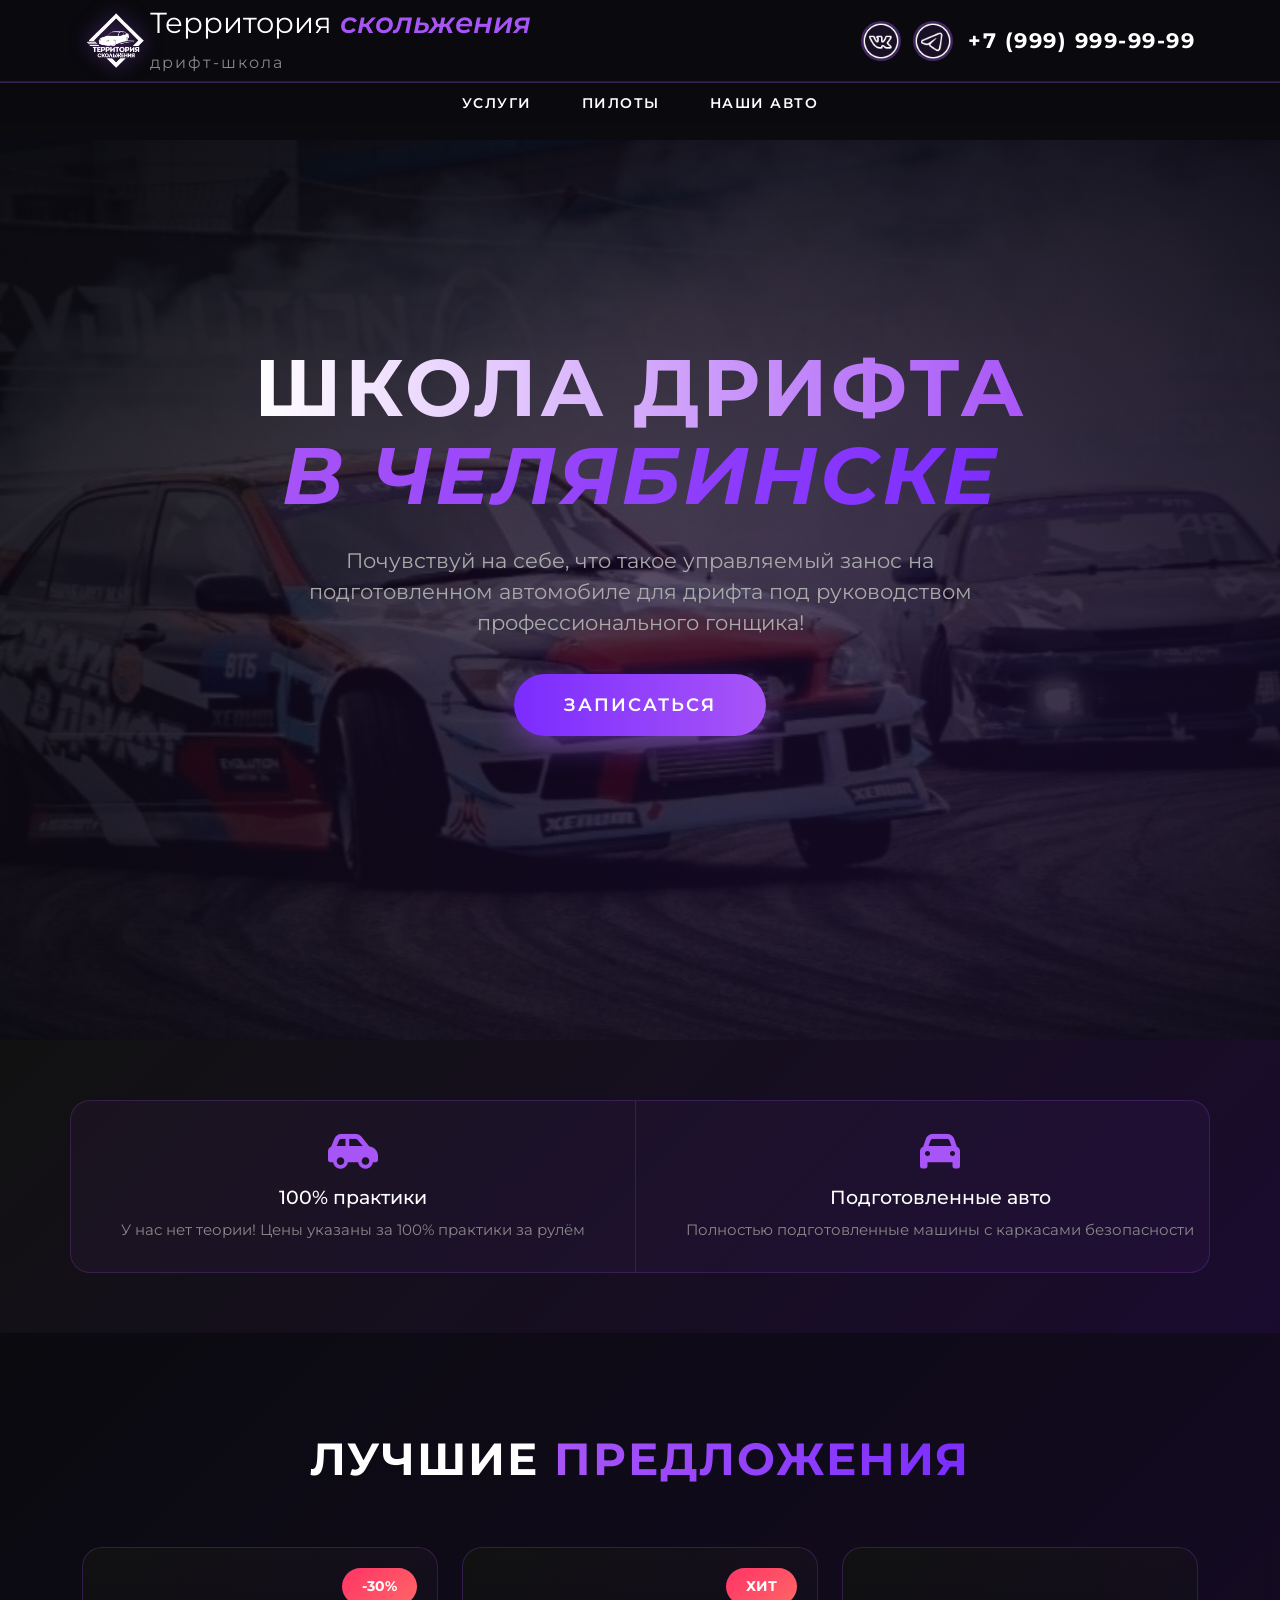
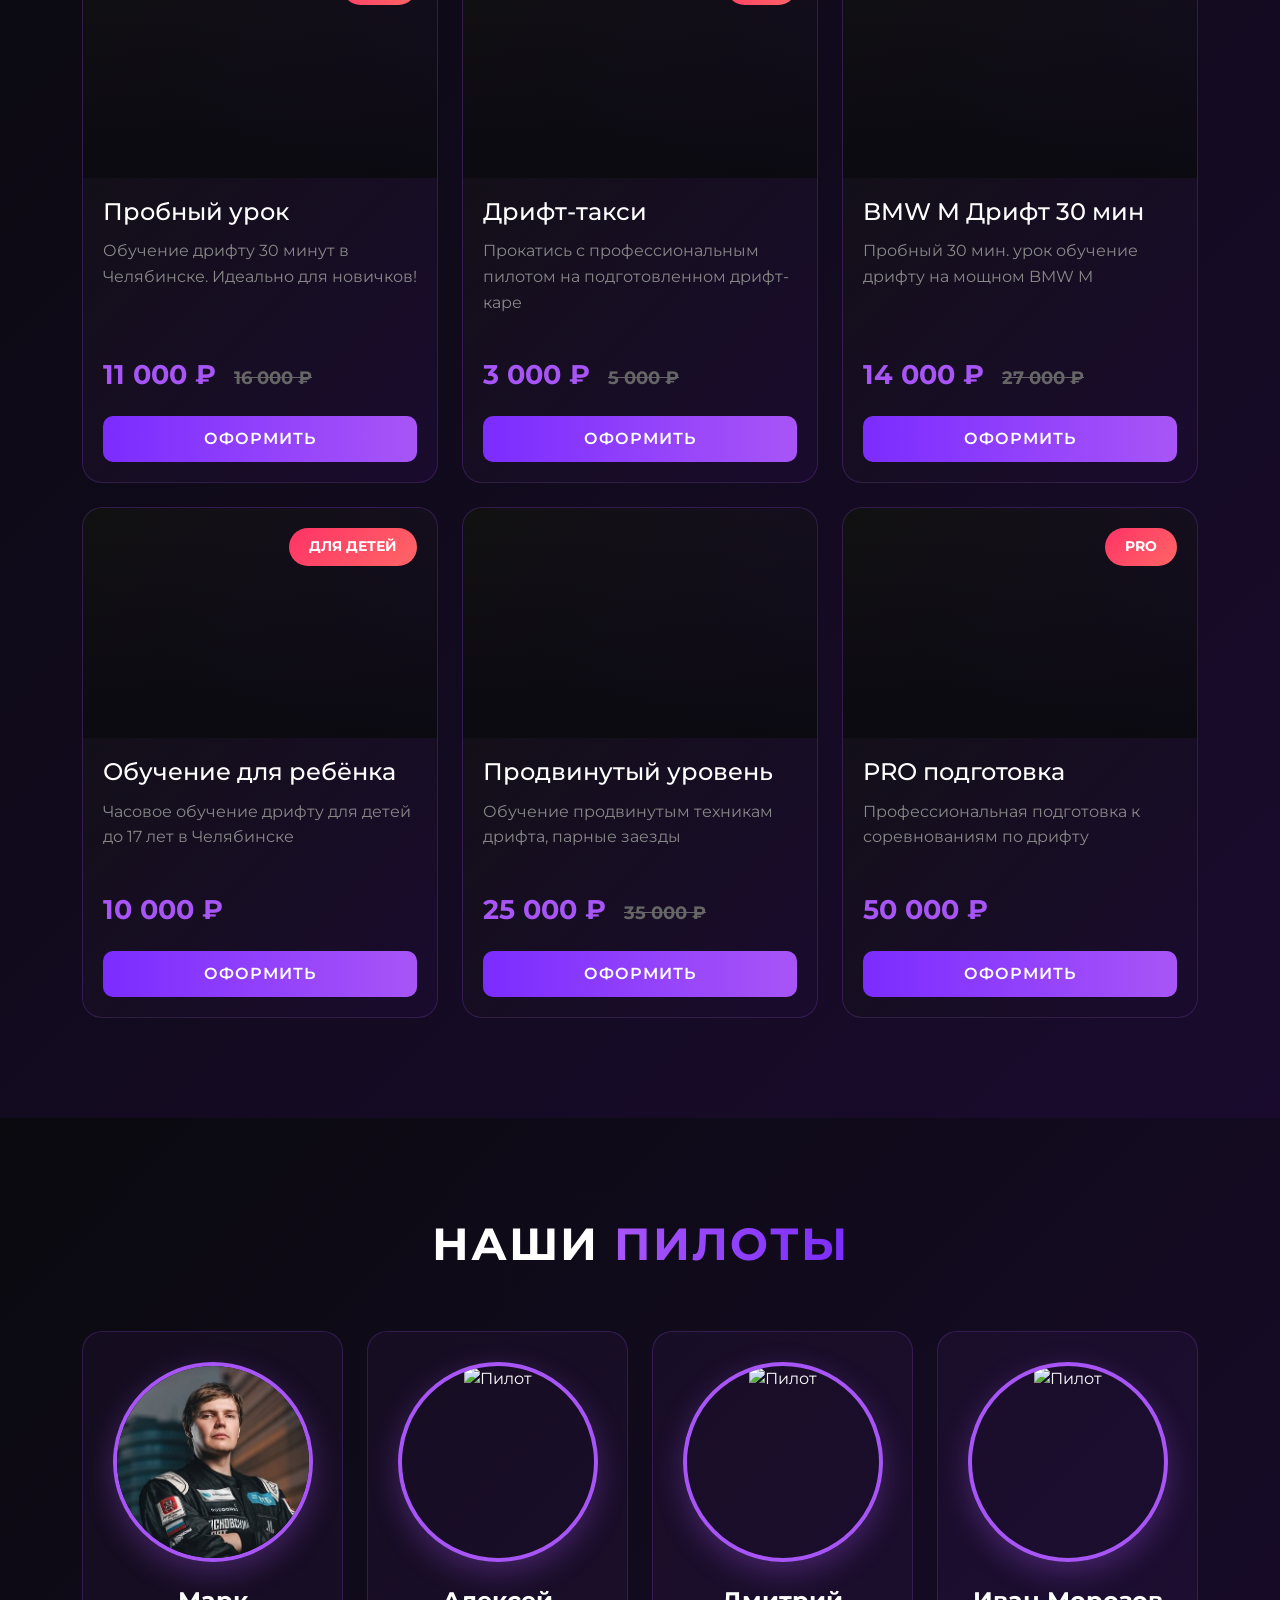
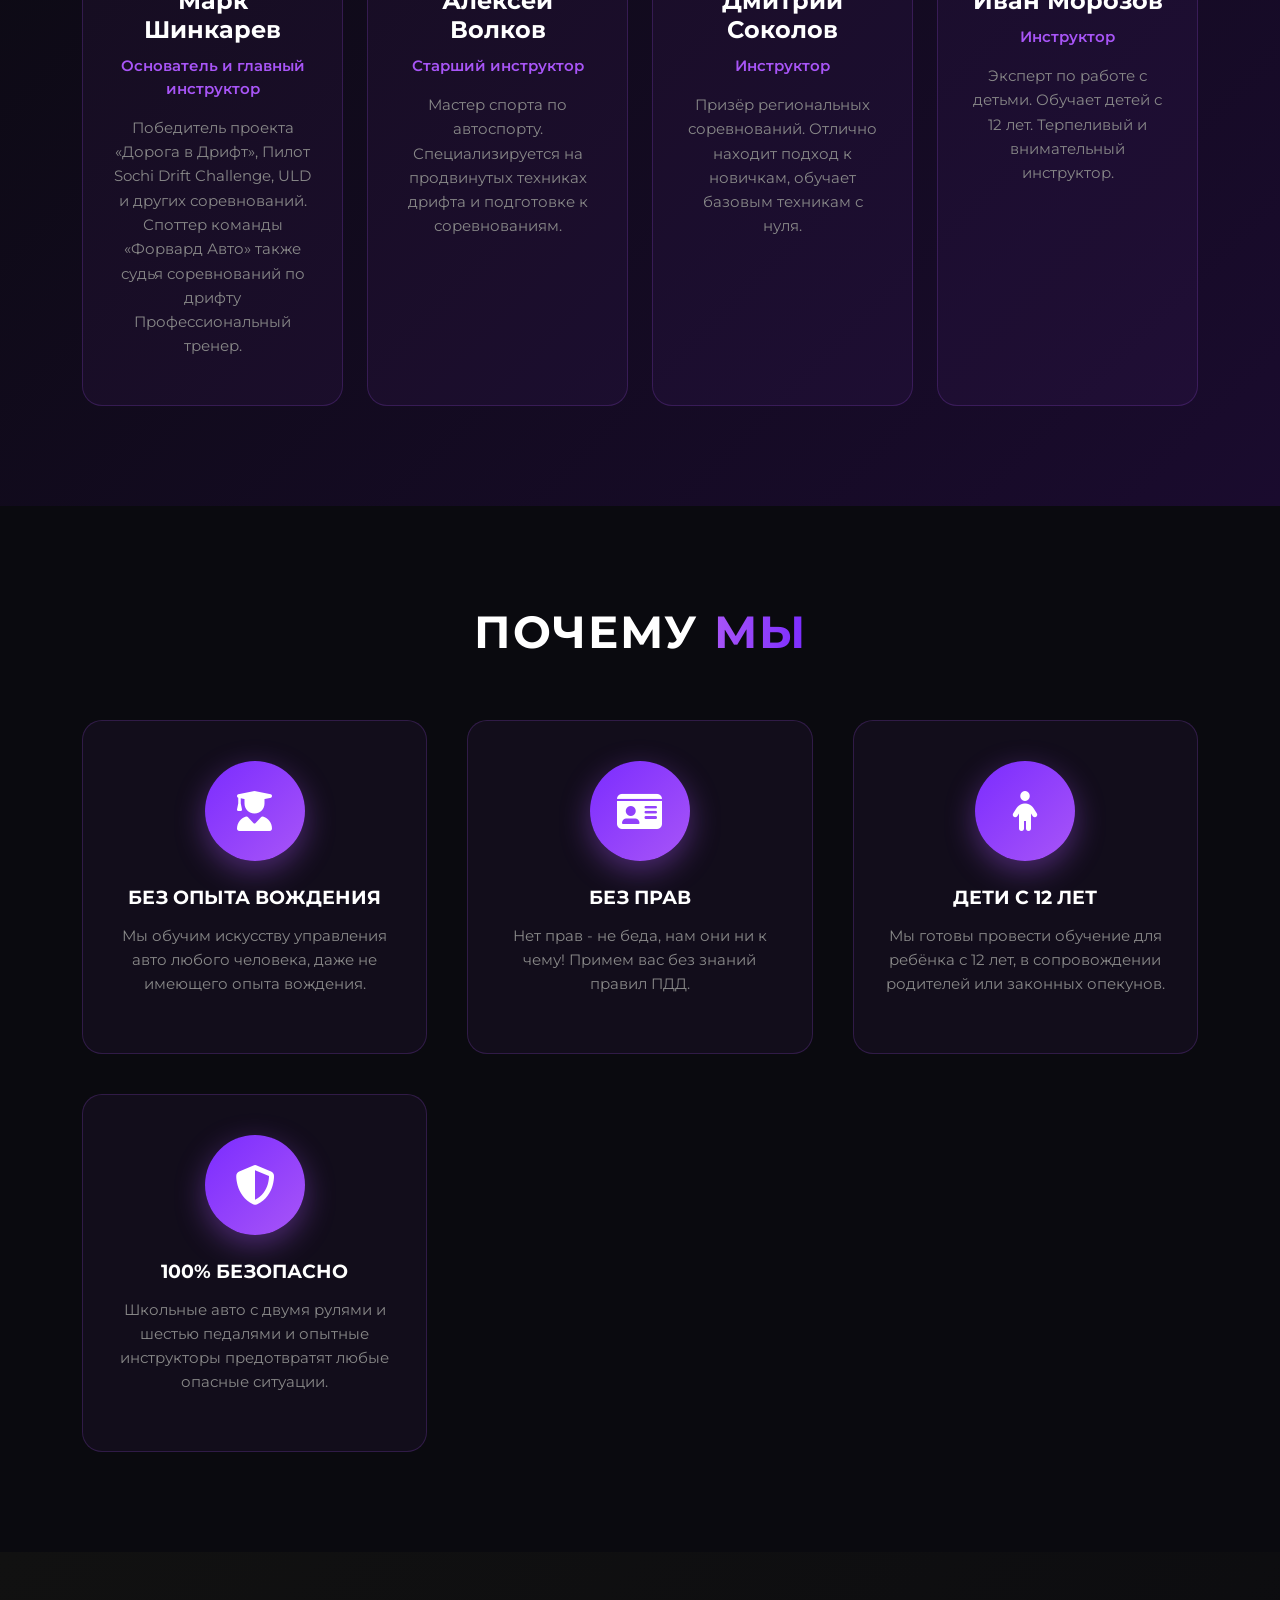
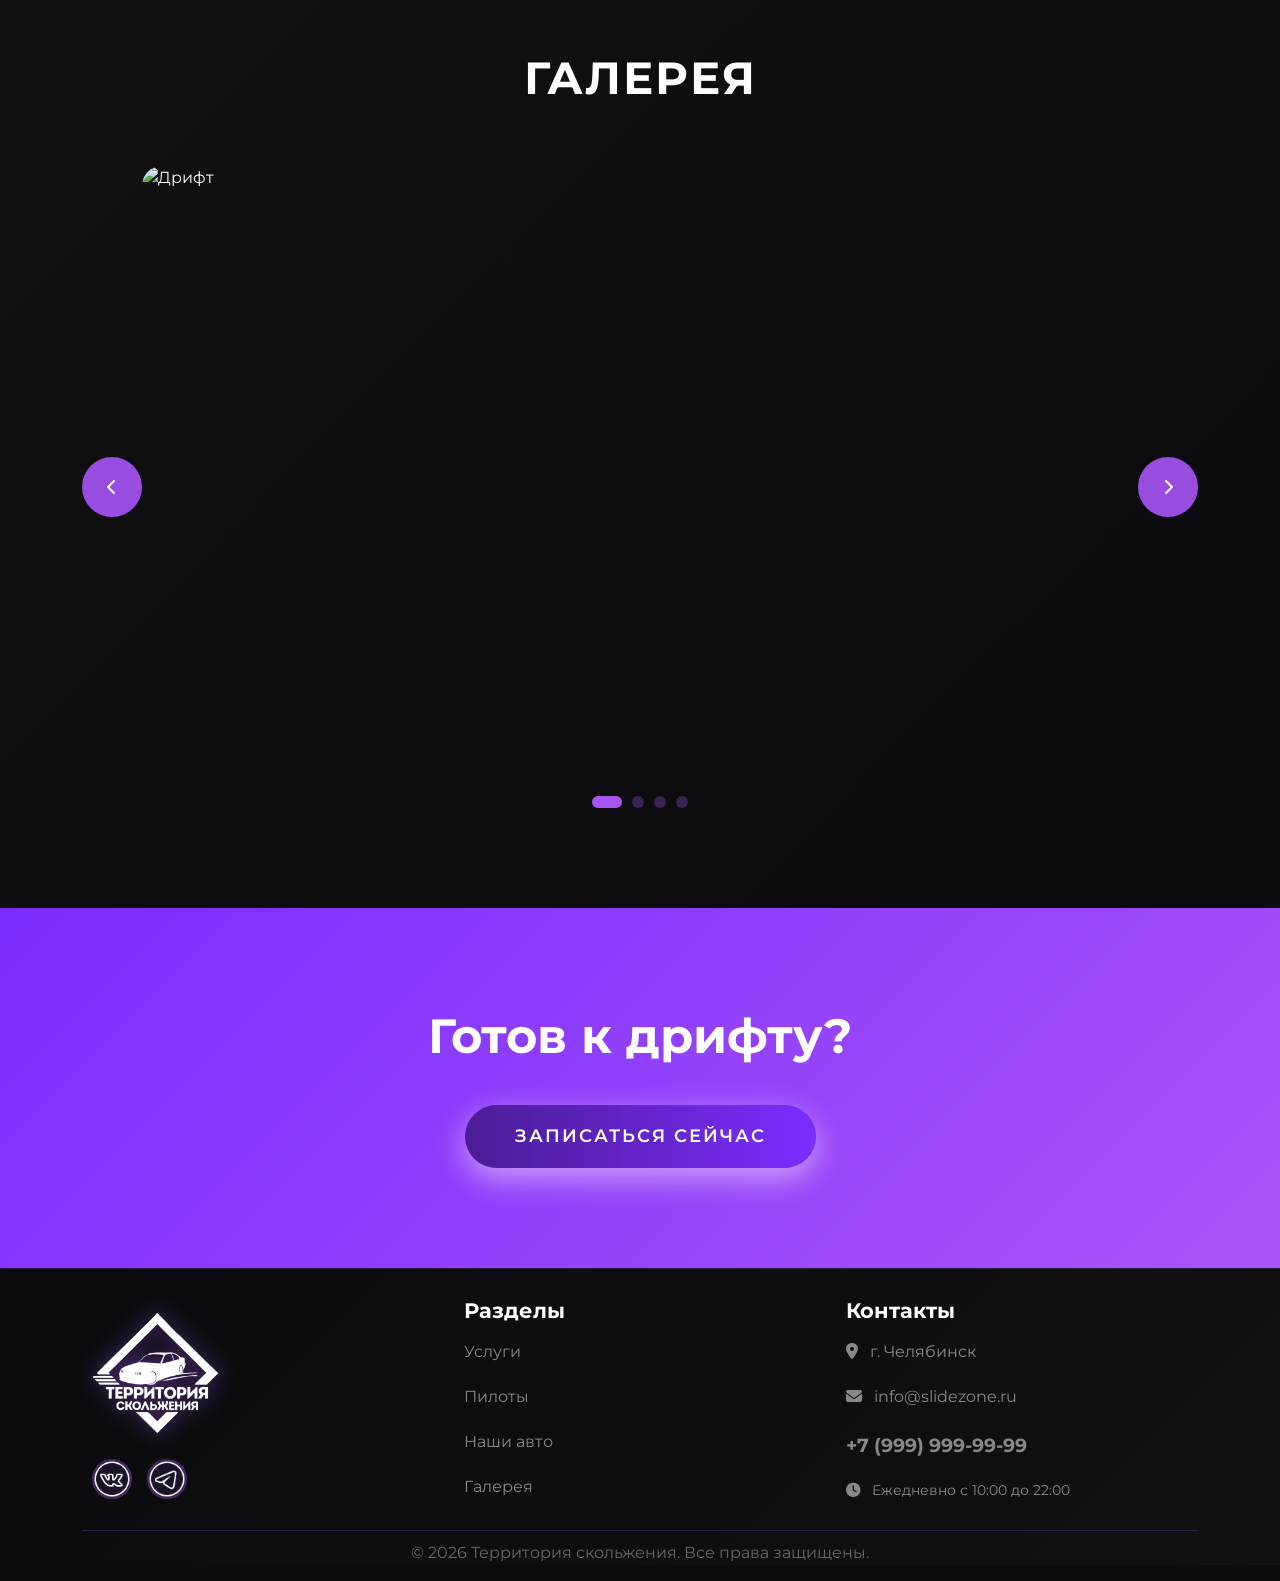
==== index.html @ a88c33cb "." ====
<!-- index.html -->
<!DOCTYPE html>
<html lang="ru">
  <head>
    <meta charset="utf-8" />
    <meta name="viewport" content="width=device-width, initial-scale=1" />
    <title>Территория скольжения — дрифт школа в Челябинске</title>
    <link
      href="https://cdn.jsdelivr.net/npm/bootstrap@5.3.3/dist/css/bootstrap.min.css"
      rel="stylesheet"
    />
    <link
      rel="stylesheet"
      href="https://cdnjs.cloudflare.com/ajax/libs/font-awesome/6.4.0/css/all.min.css"
    />
    <link
      href="https://fonts.googleapis.com/css2?family=Montserrat:ital,wght@0,400;0,600;0,700;1,600&display=swap"
      rel="stylesheet"
    />
    <link rel="stylesheet" href="style.css" />
  </head>
  <body>
    <!-- NAVBAR WRAPPER -->
    <nav class="navbar-wrapper fixed-top">
      <div class="navbar-top-section" id="navbarTop">
        <div class="container">
          <div class="navbar-top">
            <a class="navbar-brand d-flex align-items-center" href="#">
              <img src="img/image-Photoroom (1).png" alt="Logo" class="logo" />
              <div>
                Территория <span>скольжения</span> <br /><small
                  >дрифт-школа</small
                >
              </div>
            </a>

            <div class="socials">
              <a
                href="https://vk.com/slidezone74"
                target="_blank"
                class="social-link"
                aria-label="VKontakte"
              >
                <img src="img/icons8-vk-50.png" class="soc" />
              </a>
              <a
                href="https://t.me/yourpage"
                target="_blank"
                class="social-link"
                aria-label="Telegram"
              >
                <img src="img/icons8-телеграм-50.png" class="soc" />
              </a>
              <a href="tel:+79999999999" class="nav-bottom-link nav-phone"
              >+7 (999) 999-99-99</a
            >
            </div>
          </div>
        </div>
      </div>

      <div class="navbar-bottom-section" id="navbarBottom">
        <div class="container">
          <ul class="nav-bottom-list">
            <li class="nav-bottom-item">
              <a href="/services.html" class="nav-bottom-link">УСЛУГИ</a>
            </li>
            <li class="nav-bottom-item">
              <a href="#pilots" class="nav-bottom-link">ПИЛОТЫ</a>
            </li>
            <li class="nav-bottom-item">
              <a href="/cars.html" class="nav-bottom-link">НАШИ АВТО</a>
            </li>
          </ul>
        </div>
      </div>
    </nav>
    <!-- HERO SECTION -->
    <section class="hero">
      <div class="hero-content">
        <h1 class="hero-title">
          <span class="line-1">ШКОЛА ДРИФТА</span>
          <span class="line-2">В ЧЕЛЯБИНСКЕ</span>
        </h1>
        <p class="hero-subtitle">
          Почувствуй на себе, что такое управляемый занос на подготовленном
          автомобиле для дрифта под руководством профессионального гонщика!
        </p>
        <a href="#offers" class="btn-hero">Записаться</a>
      </div>
    </section>

    <!-- AUTO-SCROLL STRIP -->
    <section class="scroll-strip-section">
      <div class="scroll-strip-container">

        <div class="scroll-strip-wrapper">
          <div class="scroll-strip" id="scrollStrip">
            <div class="scroll-item">
              <i class="fas fa-car-side"></i>
              <h4>100% практики</h4>
              <p>У нас нет теории! Цены указаны за 100% практики за рулём</p>
            </div>
            <div class="scroll-item">
              <i class="fas fa-car"></i>
              <h4>Подготовленные авто</h4>
              <p>Полностью подготовленные машины с каркасами безопасности</p>
            </div>
            <div class="scroll-item">
              <i class="fas fa-shield-alt"></i>
              <h4>Без ответственности</h4>
              <p>На вас нет никакой материальной ответственности за поломку</p>
            </div>
            <div class="scroll-item">
              <i class="fas fa-user-graduate"></i>
              <h4>Без опыта</h4>
              <p>Обучим искусству управления авто любого человека</p>
            </div>
            <div class="scroll-item">
              <i class="fas fa-id-card"></i>
              <h4>Без прав</h4>
              <p>Нет прав - не беда, примем вас без знаний правил ПДД</p>
            </div>
            <div class="scroll-item">
              <i class="fas fa-child"></i>
              <h4>Дети с 12 лет</h4>
              <p>Готовы провести обучение для ребёнка с 12 лет</p>
            </div>
            <div class="scroll-item">
              <i class="fas fa-car-side"></i>
              <h4>100% практики</h4>
              <p>У нас нет теории! Цены указаны за 100% практики за рулём</p>
            </div>
            <div class="scroll-item">
              <i class="fas fa-car"></i>
              <h4>Подготовленные авто</h4>
              <p>Полностью подготовленные машины с каркасами безопасности</p>
            </div>
            <div class="scroll-item">
              <i class="fas fa-shield-alt"></i>
              <h4>Без ответственности</h4>
              <p>На вас нет никакой материальной ответственности за поломку</p>
            </div>
            <div class="scroll-item">
              <i class="fas fa-user-graduate"></i>
              <h4>Без опыта</h4>
              <p>Обучим искусству управления авто любого человека</p>
            </div>
          </div>
        </div>
      </div>
    </section>

    <!-- BEST OFFERS SECTION -->
    <section id="offers" class="section offers-section">
      <div class="container">
        <h2 class="section-title">ЛУЧШИЕ <span>ПРЕДЛОЖЕНИЯ</span></h2>

        <div class="row g-4">
          <div class="col-lg-4 col-md-6">
            <div class="offer-card">
              <div
                class="offer-image"
                style="
                  background-image: url('https://images.unsplash.com/photo-1611016736463-136487a1da2f?w=800&q=80');
                "
              >
                <span class="offer-badge">-30%</span>
              </div>
              <div class="offer-body">
                <h3 class="offer-title">Пробный урок</h3>
                <p class="offer-description">
                  Обучение дрифту 30 минут в Челябинске. Идеально для новичков!
                </p>
                <div class="offer-footer">
                  <div class="offer-price">
                  11 000 ₽
                  <span class="old-price">16 000 ₽</span>
                  </div>
                  <button class="btn-offer">Оформить</button>
                </div>
              </div>
            </div>
          </div>

          <div class="col-lg-4 col-md-6">
            <div class="offer-card">
              <div
                class="offer-image"
                style="
                  background-image: url('https://images.unsplash.com/photo-1568605117036-5fe5e7bab0b7?w=800&q=80');
                "
              >
                <span class="offer-badge">ХИТ</span>
              </div>
              <div class="offer-body">
                <h3 class="offer-title">Дрифт-такси</h3>
                <p class="offer-description">
                  Прокатись с профессиональным пилотом на подготовленном
                  дрифт-каре
                </p>
                <div class="offer-footer">
                  <div class="offer-price">
                  3 000 ₽
                  <span class="old-price">5 000 ₽</span>
                </div>
                <button class="btn-offer">Оформить</button>
                </div>
              </div>
            </div>
          </div>

          <div class="col-lg-4 col-md-6">
            <div class="offer-card">
              <div
                class="offer-image"
                style="
                  background-image: url('https://images.unsplash.com/photo-1492144534655-ae79c964c9d7?w=800&q=80');
                "
              ></div>
              <div class="offer-body">
                <h3 class="offer-title">BMW M Дрифт 30 мин</h3>
                <p class="offer-description">
                  Пробный 30 мин. урок обучение дрифту на мощном BMW M
                </p>
                <div class="offer-footer">
                  <div class="offer-price">
                  14 000 ₽
                  <span class="old-price">27 000 ₽</span>
                </div>
                <button class="btn-offer">Оформить</button>
                </div>
                
              </div>
            </div>
          </div>

          <div class="col-lg-4 col-md-6">
            <div class="offer-card">
              <div
                class="offer-image"
                style="
                  background-image: url('https://images.unsplash.com/photo-1503376780353-7e6692767b70?w=800&q=80');
                "
              >
                <span class="offer-badge">ДЛЯ ДЕТЕЙ</span>
              </div>
              <div class="offer-body">
                <h3 class="offer-title">Обучение для ребёнка</h3>
                <p class="offer-description">
                  Часовое обучение дрифту для детей до 17 лет в Челябинске
                </p>
                <div class="offer-footer">
                  <div class="offer-price">10 000 ₽</div>
                <button class="btn-offer">Оформить</button>
                </div>
                
              </div>
            </div>
          </div>

          <div class="col-lg-4 col-md-6">
            <div class="offer-card">
              <div
                class="offer-image"
                style="
                  background-image: url('https://images.unsplash.com/photo-1552519507-da3b142c6e3d?w=800&q=80');
                "
              ></div>
              <div class="offer-body">
                <h3 class="offer-title">Продвинутый уровень</h3>
                <p class="offer-description">
                  Обучение продвинутым техникам дрифта, парные заезды
                </p>
                <div class="offer-footer">
                  <div class="offer-price">
                  25 000 ₽
                  <span class="old-price">35 000 ₽</span>
                </div>
                <button class="btn-offer">Оформить</button>
                </div>
                
              </div>
            </div>
          </div>

          <div class="col-lg-4 col-md-6">
            <div class="offer-card">
              <div
                class="offer-image"
                style="
                  background-image: url('https://images.unsplash.com/photo-1618843479313-40f8afb4aa48?w=800&q=80');
                "
              >
                <span class="offer-badge">PRO</span>
              </div>
              <div class="offer-body">
                <h3 class="offer-title">PRO подготовка</h3>
                <p class="offer-description">
                  Профессиональная подготовка к соревнованиям по дрифту
                </p>
                <div class="offer-footer">
                  <div class="offer-price">50 000 ₽</div>
                <button class="btn-offer">Оформить</button>
                </div>
                
              </div>
            </div>
          </div>
        </div>
      </div>
    </section>

    <!-- PILOTS SECTION -->
    <section id="pilots" class="section pilots-section">
      <div class="container">
        <h2 class="section-title">НАШИ <span>ПИЛОТЫ</span></h2>

        <div class="row g-4">
          <div class="col-lg-3 col-md-6">
            <div class="pilot-card">
              <div class="pilot-photo">
                <img
                  src="/img/pilot1.jpg"
                  alt="Пилот"
                />
              </div>
              <h3 class="pilot-name">Марк Шинкарев</h3>
              <p class="pilot-role">Основатель и главный инструктор</p>
              <p class="pilot-bio">
                Победитель проекта «Дорога в Дрифт»,
                Пилот Sochi Drift Challenge, ULD и других соревнований.
                Споттер команды «Форвард Авто» также судья соревнований по дрифту
                Профессиональный тренер.
              </p>
            </div>
          </div>

          <div class="col-lg-3 col-md-6">
            <div class="pilot-card">
              <div class="pilot-photo">
                <img
                  src="https://images.unsplash.com/photo-1500648767791-00dcc994a43e?w=400&q=80"
                  alt="Пилот"
                />
              </div>
              <h3 class="pilot-name">Алексей Волков</h3>
              <p class="pilot-role">Старший инструктор</p>
              <p class="pilot-bio">
                Мастер спорта по автоспорту. Специализируется на продвинутых
                техниках дрифта и подготовке к соревнованиям.
              </p>
            </div>
          </div>

          <div class="col-lg-3 col-md-6">
            <div class="pilot-card">
              <div class="pilot-photo">
                <img
                  src="https://images.unsplash.com/photo-1472099645785-5658abf4ff4e?w=400&q=80"
                  alt="Пилот"
                />
              </div>
              <h3 class="pilot-name">Дмитрий Соколов</h3>
              <p class="pilot-role">Инструктор</p>
              <p class="pilot-bio">
                Призёр региональных соревнований. Отлично находит подход к
                новичкам, обучает базовым техникам с нуля.
              </p>
            </div>
          </div>

          <div class="col-lg-3 col-md-6">
            <div class="pilot-card">
              <div class="pilot-photo">
                <img
                  src="https://images.unsplash.com/photo-1519085360753-af0119f7cbe7?w=400&q=80"
                  alt="Пилот"
                />
              </div>
              <h3 class="pilot-name">Иван Морозов</h3>
              <p class="pilot-role">Инструктор</p>
              <p class="pilot-bio">
                Эксперт по работе с детьми. Обучает детей с 12 лет. Терпеливый и
                внимательный инструктор.
              </p>
            </div>
          </div>
        </div>
      </div>
    </section>

    <!-- FEATURES SECTION -->
    <section class="section features-section">
      <div class="container">
        <h2 class="section-title">ПОЧЕМУ <span>МЫ</span></h2>

        <div class="features-grid">
          <div class="feature-item">
            <div class="feature-icon">
              <i class="fas fa-user-graduate"></i>
            </div>
            <h3 class="feature-title">БЕЗ ОПЫТА ВОЖДЕНИЯ</h3>
            <p class="feature-text">
              Мы обучим искусству управления авто любого человека, даже не
              имеющего опыта вождения.
            </p>
          </div>

          <div class="feature-item">
            <div class="feature-icon">
              <i class="fas fa-id-card"></i>
            </div>
            <h3 class="feature-title">БЕЗ ПРАВ</h3>
            <p class="feature-text">
              Нет прав - не беда, нам они ни к чему! Примем вас без знаний
              правил ПДД.
            </p>
          </div>

          <div class="feature-item">
            <div class="feature-icon">
              <i class="fas fa-child"></i>
            </div>
            <h3 class="feature-title">ДЕТИ С 12 ЛЕТ</h3>
            <p class="feature-text">
              Мы готовы провести обучение для ребёнка с 12 лет, в сопровождении
              родителей или законных опекунов.
            </p>
          </div>

          <div class="feature-item">
            <div class="feature-icon">
              <i class="fas fa-shield-alt"></i>
            </div>
            <h3 class="feature-title">100% БЕЗОПАСНО</h3>
            <p class="feature-text">
              Школьные авто с двумя рулями и шестью педалями и опытные
              инструкторы предотвратят любые опасные ситуации.
            </p>
          </div>
        </div>
      </div>
    </section>

    <!-- GALLERY SECTION -->
    <section id="gallery" class="section gallery-section">
      <div class="container">
        <h2 class="section-title">ГАЛЕРЕЯ</h2>

        <div class="gallery-container">
          <button class="gallery-nav prev" onclick="changeGallery(-1)">
            <i class="fas fa-chevron-left"></i>
          </button>

          <div class="gallery-slider">
            <div class="gallery-track" id="galleryTrack">
              <div class="gallery-item">
                <img
                  src="https://images.unsplash.com/photo-1611016736463-136487a1da2f?w=1400&q=80"
                  alt="Дрифт"
                />
              </div>
              <div class="gallery-item">
                <img
                  src="https://images.unsplash.com/photo-1568605117036-5fe5e7bab0b7?w=1400&q=80"
                  alt="Дрифт"
                />
              </div>
              <div class="gallery-item">
                <img
                  src="https://images.unsplash.com/photo-1492144534655-ae79c964c9d7?w=1400&q=80"
                  alt="Дрифт"
                />
              </div>
              <div class="gallery-item">
                <img
                  src="https://images.unsplash.com/photo-1503376780353-7e6692767b70?w=1400&q=80"
                  alt="Дрифт"
                />
              </div>
            </div>
          </div>

          <button class="gallery-nav next" onclick="changeGallery(1)">
            <i class="fas fa-chevron-right"></i>
          </button>

          <div class="gallery-dots">
            <span class="gallery-dot active" onclick="goToGallery(0)"></span>
            <span class="gallery-dot" onclick="goToGallery(1)"></span>
            <span class="gallery-dot" onclick="goToGallery(2)"></span>
            <span class="gallery-dot" onclick="goToGallery(3)"></span>
          </div>
        </div>
      </div>
    </section>

    <!-- CTA SECTION -->
    <section class="cta">
      <div class="container">
        <h2>Готов к дрифту?</h2>
        <a href="#offers" class="btn-cta">Записаться сейчас</a>
      </div>
    </section>

    <!-- FOOTER -->
    <footer>
      <div class="container">
        <div class="footer-content">
          <div class="footer-section">
            <img
              src="img/image-Photoroom (1).png"
              alt="Логотип"
              class="footer-logo"
            />
            <div class="footer-socials">
              <a
                href="https://vk.com/slidezone74"
                target="_blank"
                class="social-link"
                aria-label="VKontakte"
              >
                <img src="img/icons8-vk-50.png" class="soc" />
              </a>
              <a
                href="https://t.me/yourpage"
                target="_blank"
                class="social-link"
                aria-label="Telegram"
              >
                <img src="img/icons8-телеграм-50.png" class="soc" />
              </a>
            </div>
          </div>

          <div class="footer-section">
            <h4>Разделы</h4>
            <p><a href="/services.html">Услуги</a></p>
            <p><a href="/index.html#pilots">Пилоты</a></p>
            <p><a href="/cars.html">Наши авто</a></p>
            <p><a href="#gallery">Галерея</a></p>
          </div>

          <div class="footer-section">
            <h4>Контакты</h4>
            <p><i class="fas fa-map-marker-alt me-2"></i> г. Челябинск</p>
            <p><i class="fas fa-envelope me-2"></i> info@slidezone.ru</p>
            <a href="tel:+79999999999" class="footer-phone"
              >+7 (999) 999-99-99</a
            >
            <p style="margin-top: 15px; font-size: 0.9rem">
              <i class="fas fa-clock me-2"></i> Ежедневно с 10:00 до 22:00
            </p>
          </div>
        </div>

        <div class="footer-bottom">
          <p>&copy; 2026 Территория скольжения. Все права защищены.</p>
        </div>
      </div>
    </footer>

    <script src="https://cdn.jsdelivr.net/npm/bootstrap@5.3.3/dist/js/bootstrap.bundle.min.js"></script>
    <script>
      // Hide/show top navbar on scroll
      let lastScroll = 0;
      const navbarTop = document.getElementById("navbarTop");

      window.addEventListener("scroll", () => {
        const currentScroll = window.scrollY;

        if (currentScroll <= 0) {
          navbarTop.classList.remove("hidden");
          return;
        }

        if (currentScroll > lastScroll && currentScroll > 100) {
          navbarTop.classList.add("hidden");
        } else {
          navbarTop.classList.remove("hidden");
        }

        lastScroll = currentScroll;
      });

      let scrollPosition = 0;
      const scrollStrip = document.getElementById("scrollStrip");
      const scrollAmount = 400;

      function scrollStripControl(direction) {
        if (direction === "prev") {
          scrollPosition = Math.max(0, scrollPosition - scrollAmount);
        } else {
          const maxScroll =
            scrollStrip.scrollWidth - scrollStrip.parentElement.clientWidth;
          scrollPosition = Math.min(maxScroll, scrollPosition + scrollAmount);
        }
        scrollStrip.style.transform = `translateX(-${scrollPosition}px)`;
      }

      let currentGalleryIndex = 0;
      const galleryTrack = document.getElementById("galleryTrack");
      const totalGalleryItems = 4;

      function changeGallery(direction) {
        currentGalleryIndex =
          (currentGalleryIndex + direction + totalGalleryItems) %
          totalGalleryItems;
        updateGallery();
      }

      function goToGallery(index) {
        currentGalleryIndex = index;
        updateGallery();
      }

      function updateGallery() {
        galleryTrack.style.transform = `translateX(-${
          currentGalleryIndex * 100
        }%)`;
        document.querySelectorAll(".gallery-dot").forEach((dot, index) => {
          dot.classList.toggle("active", index === currentGalleryIndex);
        });
      }

      setInterval(() => {
        changeGallery(1);
      }, 5000);

      document.querySelectorAll('a[href^="#"]').forEach((anchor) => {
        anchor.addEventListener("click", function (e) {
          e.preventDefault();
          const target = document.querySelector(this.getAttribute("href"));
          if (target) {
            target.scrollIntoView({
              behavior: "smooth",
              block: "start",
            });
          }
        });
      });
    </script>
  </body>
</html>
---- style.css ----
* {
  margin: 0;
  padding: 0;
  box-sizing: border-box;
}

html {
  scroll-behavior: smooth;
}

body {
  font-family: 'Montserrat', sans-serif;
  background: #0a0a0f;
  color: #fff;
  overflow-x: hidden;
  padding-top: 140px;
}

:root {
  --primary-purple: #a855f7;
  --secondary-purple: #7b2cff;
  --dark-purple: #4c1d95;
  --accent-red: #ff3366;
}

/* --- NAVBAR WRAPPER --- */
.navbar-wrapper {
  z-index: 1000;
}

/* --- TOP NAVBAR --- */
.navbar-top-section {
  background: rgba(10, 10, 15, 0.95);
  backdrop-filter: blur(10px);
  padding: 6px 0;
  border-bottom: 1px solid rgba(168, 85, 247, 0.2);
  transition: all 0.7s ease; 
  overflow: hidden;
  max-height: 100px; 
  opacity: 1;
}
.navbar-top-section.hidden {
  max-height: 0;
  opacity: 0;
  padding: 0 !important;
  border: none;
}

.navbar-top {
  display: flex;
  justify-content: space-between;
  align-items: center;
}

.logo {
  height: 68px;
  filter: drop-shadow(0 0 10px rgba(168, 85, 247, 0.5));
}

.navbar-brand {
  font-family: 'Montserrat', sans-serif;
  font-size: 1.8rem;
  line-height: 1.2;
  color: #fff !important;
  text-decoration: none;
}

.navbar-brand:hover { opacity: 0.9; }
.navbar-brand span { font-style: italic; font-weight: 600; color: var(--primary-purple); }
.navbar-brand small { font-size: 1rem; letter-spacing: 2px; color: #888; }

/* --- BOTTOM NAVBAR --- */
.navbar-bottom-section {
  background: rgba(10, 10, 15, 0.98);
  backdrop-filter: blur(10px);
  border-top: 1px solid rgba(168, 85, 247, 0.3);
  padding: 5px 0;
  transition: all 0.4s ease;
}

/* Когда верхний скрыт, нижний становится более выразительным */
.navbar-top-section.hidden + .navbar-bottom-section {
  padding: 10px 0;
  box-shadow: 0 2px 20px rgba(0, 0, 0, 0.5);
}

.nav-bottom-list {
  display: flex;
  gap: 50px;
  list-style: none;
  margin: 0;
  padding: 0;
  justify-content: center;
}

.nav-bottom-link {
  color: #fff;
  text-decoration: none;
  font-size: 0.9rem;
  font-weight: 600;
  letter-spacing: 1.5px;
  padding: 5px 0;
  display: inline-block;
  transition: all 0.3s ease;
  position: relative;
}

.nav-bottom-link::after {
  content: '';
  position: absolute;
  bottom: 0;
  left: 0;
  width: 0;
  height: 2px;
  background: linear-gradient(90deg, var(--primary-purple), var(--secondary-purple));
  transition: width 0.3s ease;
}

.nav-bottom-link:hover { color: var(--primary-purple); transform: translateY(-2px); }
.nav-bottom-link:hover::after { width: 100%; }
.nav-bottom-link:focus { outline: none; color: var(--secondary-purple); }

/* --- SOCIALS --- */
.socials { display: flex; gap: 12px; }
.social-link {
  display: inline-flex;
  align-items: center;
  justify-content: center;
  margin-top: 10px;
  width: 40px;
  height: 40px;
  border-radius: 50%;
  background: rgba(168, 85, 247, 0.1);
  border: 2px solid rgba(168, 85, 247, 0.3);
  transition: all 0.3s ease;
}

.soc {
  height: 38px;
  width: auto;
  filter: brightness(0) invert(1);
  transition: all 0.3s ease;
}

.social-link:hover {
  background: rgba(168, 85, 247, 0.3);
  border-color: var(--primary-purple);
  transform: translateY(-3px) scale(1.1);
  box-shadow: 0 5px 20px rgba(168, 85, 247, 0.4);
}

.nav-phone { 
  font-size: 1.3rem; 
  font-weight: 700; 
  color: #fff; 
  text-decoration: none; 
  display: block; 
  margin: 9px 3px;
}

.nav-phone:hover { 
  transform: scale(1.05); 
}

/* --- HERO --- */
.hero {
  min-height: 100vh;
  display: flex;
  align-items: center;
  justify-content: center;
  position: relative;
  background: linear-gradient(135deg, #0a0a0f 0%, #1a0b2e 50%, #2b1055 100%);
  overflow: hidden;
}

.hero::before {
  content: '';
  position: absolute;
  top: 0; left: 0; right: 0; bottom: 0;
  background: url('/img/baner.jpg') center/cover;
  opacity: 0.3;
  z-index: 0;
}

.hero::after {
  content: '';
  position: absolute;
  top: 0; left: 0; right: 0; bottom: 0;
  background: radial-gradient(ellipse at center, transparent 0%, rgba(10, 10, 15, 0.8) 100%);
  z-index: 1;
}

.hero-content { position: relative; z-index: 2; text-align: center; padding: 40px 20px; }

.hero-title {
  font-size: 5rem;
  font-weight: 700;
  line-height: 1.1;
  margin-bottom: 25px;
  text-transform: uppercase;
  letter-spacing: 3px;
  animation: fadeInUp 1s ease;
}

.hero-title .line-1 {
  display: block;
  background: linear-gradient(90deg, #fff, var(--primary-purple));
  -webkit-background-clip: text;
  -webkit-text-fill-color: transparent;
}

.hero-title .line-2 {
  display: block;
  background: linear-gradient(90deg, var(--primary-purple), var(--secondary-purple));
  -webkit-background-clip: text;
  -webkit-text-fill-color: transparent;
  font-style: italic;
}

.hero-subtitle {
  font-size: 1.3rem;
  color: #aaa;
  margin-bottom: 35px;
  max-width: 700px;
  margin-left: auto;
  margin-right: auto;
  animation: fadeInUp 1s ease 0.2s backwards;
}

.btn-hero {
  background: linear-gradient(90deg, var(--secondary-purple), var(--primary-purple));
  border: none;
  padding: 18px 50px;
  font-size: 1.1rem;
  font-weight: 600;
  letter-spacing: 2px;
  text-transform: uppercase;
  color: #fff;
  border-radius: 50px;
  transition: all 0.3s ease;
  box-shadow: 0 10px 30px rgba(168, 85, 247, 0.4);
  animation: fadeInUp 1s ease 0.4s backwards;
  text-decoration: none;
  display: inline-block;
  margin-bottom: 100px;
}

.btn-hero:hover { transform: translateY(-5px) scale(1.05); box-shadow: 0 15px 40px rgba(168, 85, 247, 0.6); }

@keyframes fadeInUp {
  from { opacity: 0; transform: translateY(30px); }
  to { opacity: 1; transform: translateY(0); }
}

/* --- SECTIONS --- */
.section { padding: 100px 0; position: relative; }
.section-title {
  font-size: 2.8rem;
  font-weight: 700;
  text-align: center;
  margin-bottom: 60px;
  text-transform: uppercase;
  letter-spacing: 2px;
}
.title2 {
  margin-top: -50px;
}
.section-title span {
  background: linear-gradient(90deg, var(--primary-purple), var(--secondary-purple));
  -webkit-background-clip: text;
  -webkit-text-fill-color: transparent;
}

/* --- SCROLL STRIP --- */
.scroll-strip-section { background: linear-gradient(135deg, #111 0%, #1a0b2e 100%); padding: 60px 0; overflow: hidden; }
.scroll-strip-container { max-width: 1200px; margin: 0 auto; position: relative; padding: 0 30px; }
.scroll-strip-wrapper { overflow: hidden; border-radius: 20px; background: rgba(168, 85, 247, 0.05); border: 1px solid rgba(168, 85, 247, 0.2); }
.scroll-strip { display: flex; animation: scrollLeft 30s linear infinite; width: fit-content; }
.scroll-strip:hover { animation-play-state: paused; }

.scroll-item {
  flex-shrink: 0;
  padding: 30px 50px;
  text-align: center;
  border-right: 1px solid rgba(168, 85, 247, 0.2);
  min-width: 400px;
}
.scroll-item i { font-size: 2.5rem; color: var(--primary-purple); margin-bottom: 15px; }
.scroll-item h4 { font-size: 1.2rem; margin-bottom: 10px; color: #fff; }
.scroll-item p { color: #888; margin: 0; font-size: 0.95rem; }

@keyframes scrollLeft { 0% { transform: translateX(0); } 100% { transform: translateX(-50%); } }

/* --- OFFERS --- */
.offers-section { 
  background: #0a0a0f; }
.offer-card {
  background: linear-gradient(135deg, #111 0%, #1a0b2e 100%);
  border-radius: 20px; 
  overflow: hidden;
  border: 1px solid rgba(168, 85, 247, 0.2);
  transition: all 0.3s ease; height: 100%;
  height: 100%;
  display: flex;
  flex-direction: column;
}
.offer-card:hover { 
  transform: translateY(-15px); 
  border-color: var(--primary-purple); 
  box-shadow: 0 20px 40px rgba(168, 85, 247, 0.3); }

.offer-image {
  height: 230px; 
  background-size: cover; 
  background-position: center;
  position: relative; 
  overflow: hidden; 
  transition: transform 0.5s ease;
  flex-shrink: 0;
}
.offer-image::after {
  content: ''; 
  position: absolute; 
  top: 0; 
  left: 0; 
  right: 0; 
  bottom: 0;
  background: linear-gradient(to bottom, transparent 0%, rgba(10, 10, 15, 0.9) 100%);
}
.offer-card:hover .offer-image { transform: scale(1.1); }

.offer-badge {
  position: absolute; 
  top: 20px; right: 20px;
  background: linear-gradient(135deg, var(--accent-red), #ff6666);
  padding: 8px 20px; 
  border-radius: 20px; 
  font-weight: 700; 
  font-size: 0.9rem; 
  z-index: 2;
}

.offer-body { 
  padding: 20px; 
  position: relative; 
  display: flex;
  flex-direction: column;
  flex: 1;
}
.offer-title { font-size: 1.5rem; margin-bottom: 12px; color: #fff; }
.offer-description { color: #888; margin-bottom: 20px; line-height: 1.6; flex-grow: 1;}
.offer-price { font-size: 1.7rem; font-weight: 700; color: var(--primary-purple); margin-bottom: 20px; }
.offer-price .old-price { font-size: 1.1rem; color: #666; text-decoration: line-through; margin-left: 10px; }
.offer-footer {
  margin-top: auto; 
  padding-top: 20px;
}
.btn-offer {
  width: 100%; background: linear-gradient(90deg, var(--secondary-purple), var(--primary-purple));
  border: none; padding: 11px; border-radius: 10px; color: #fff; font-weight: 600;
  transition: all 0.3s ease; text-transform: uppercase; letter-spacing: 1px;
}
.btn-offer:hover { transform: scale(1.05); box-shadow: 0 5px 20px rgba(168, 85, 247, 0.4); }

/* --- PILOTS --- */
.pilots-section { background: linear-gradient(135deg, #0a0a0f 0%, #1a0b2e 100%); }
.pilot-card {
  text-align: center; padding: 30px;
  background: rgba(168, 85, 247, 0.05); border-radius: 20px;
  border: 1px solid rgba(168, 85, 247, 0.2); transition: all 0.3s ease; height: 100%;
}
.pilot-card:hover { transform: translateY(-10px); border-color: var(--primary-purple); }

.pilot-photo {
  width: 200px; height: 200px; border-radius: 50%; margin: 0 auto 25px;
  overflow: hidden; border: 4px solid var(--primary-purple); box-shadow: 0 10px 30px rgba(168, 85, 247, 0.3);
}
.pilot-photo img { width: 100%; height: 100%; object-fit: cover; }
.pilot-name { font-size: 1.5rem; font-weight: 700; margin-bottom: 10px; color: #fff; }
.pilot-role { color: var(--primary-purple); font-weight: 600; margin-bottom: 15px; font-size: 0.95rem; }
.pilot-bio { color: #888; line-height: 1.6; font-size: 0.95rem; }

/* --- FEATURES --- */
.features-section { background: #0a0a0f; }
.features-grid { display: grid; grid-template-columns: repeat(auto-fit, minmax(250px, 1fr)); gap: 40px; max-width: 1200px; margin: 0 auto; }

.feature-item {
  text-align: center; padding: 40px 30px;
  background: rgba(168, 85, 247, 0.05); border-radius: 20px;
  border: 1px solid rgba(168, 85, 247, 0.2); transition: all 0.3s ease;
}
.feature-item:hover { transform: translateY(-10px); border-color: var(--primary-purple); }

.feature-icon {
  width: 100px; height: 100px; border-radius: 50%;
  background: linear-gradient(135deg, var(--secondary-purple), var(--primary-purple));
  display: flex; align-items: center; justify-content: center; margin: 0 auto 25px;
  font-size: 2.5rem; color: #fff; box-shadow: 0 10px 30px rgba(168, 85, 247, 0.4);
}
.feature-title { font-size: 1.2rem; font-weight: 700; margin-bottom: 15px; color: #fff; }
.feature-text { color: #888; line-height: 1.6; font-size: 0.95rem; }

/* --- GALLERY --- */
.gallery-section { background: linear-gradient(135deg, #111 0%, #0a0a0f 100%); }
.gallery-container { position: relative; max-width: 1400px; margin: 0 auto; padding: 0 60px; }
.gallery-slider { overflow: hidden; border-radius: 20px; }
.gallery-track { display: flex; transition: transform 0.5s ease; }
.gallery-item { min-width: 100%; height: 600px; position: relative; overflow: hidden; }
.gallery-item img, .gallery-item video { width: 100%; height: 100%; object-fit: cover; }

.gallery-nav {
  position: absolute; top: 50%; transform: translateY(-50%);
  width: 60px; height: 60px; background: rgba(168, 85, 247, 0.9);
  border-radius: 50%; display: flex; align-items: center; justify-content: center;
  cursor: pointer; transition: all 0.3s ease; z-index: 10; border: none; color: #fff;
}
.gallery-nav:hover { background: var(--primary-purple); transform: translateY(-50%) scale(1.1); }
.gallery-nav.prev { left: 0; }
.gallery-nav.next { right: 0; }

.gallery-dots { display: flex; justify-content: center; gap: 10px; margin-top: 30px; }
.gallery-dot { width: 12px; height: 12px; border-radius: 50%; background: rgba(168, 85, 247, 0.3); cursor: pointer; transition: all 0.3s ease; }
.gallery-dot.active { background: var(--primary-purple); width: 30px; border-radius: 6px; }

/* --- CTA --- */
.cta { padding: 100px 0; background: linear-gradient(135deg, var(--secondary-purple), var(--primary-purple)); text-align: center; }
.cta h2 { font-size: 3rem; margin-bottom: 40px; font-weight: 700; }
.btn-cta {
  background: linear-gradient(90deg, var(--dark-purple), var(--secondary-purple));
  border: none;
  padding: 18px 50px;
  font-size: 1.1rem;
  font-weight: 600;
  letter-spacing: 2px;
  text-transform: uppercase;
  color: #fff;
  border-radius: 50px;
  transition: all 0.3s ease;
  box-shadow: 0 10px 30px rgba(243, 221, 249, 0.6);
  animation: fadeInUp 1s ease 0.4s backwards;
  text-decoration: none;
  display: inline-block;
}
.btn-cta:hover { transform: translateY(-5px) scale(1.05); box-shadow: 0 15px 40px rgba(255, 255, 255, 0.6); }

/* --- FOOTER --- */
footer { background: linear-gradient(135deg, #0a0a0f 0%, #111 100%); padding: 30px 0 0; border-top: 1px solid rgba(168, 85, 247, 0.2); }
.footer-content { display: grid; grid-template-columns: repeat(auto-fit, minmax(250px, 1fr)); gap: 30px; margin-bottom: 10px; }
.footer-logo { height: 150px; margin-bottom: 0; filter: drop-shadow(0 0 10px rgba(168, 85, 247, 0.5)); }
.footer-section h4 { color: #fff; font-size: 1.3rem; margin-bottom: 15px; font-weight: 700; }
.footer-section p, .footer-section a { color: #888; text-decoration: none; line-height: 1.8; transition: all 0.3s ease; }
.footer-section a:hover { color: var(--primary-purple); }
.footer-socials { display: flex; gap: 15px; margin: 0 10px; }

.footer-social:hover { background: var(--primary-purple); border-color: var(--primary-purple); transform: translateY(-5px); }
.footer-phone { font-size: 1.2rem; font-weight: 700; color: var(--primary-purple); text-decoration: none; display: block; margin-top: 15px; }
.footer-phone:hover { color: var(--secondary-purple);}
.footer-bottom { text-align: center; padding-top: 10px; border-top: 1px solid rgba(168, 85, 247, 0.2); color: #666; }


/*-----------SERVICES--------------*/
.offers-section {
  background: linear-gradient(135deg, #0a0a0f 0%, #1a0b2e 100%); 
}

/* ======== CARS PAGE STYLES ======== */
/* Секция авто */
.cars-section {
  background: #0a0a0f;
}

/* Карточка автомобиля */
.car-card {
  background: linear-gradient(135deg, #111 0%, #1a0b2e 100%);
  border-radius: 20px;
  overflow: hidden;
  border: 1px solid rgba(168, 85, 247, 0.2);
  transition: all 0.3s ease;
  height: 100%;
  display: flex;
  flex-direction: column;
}

.car-card:hover {
  transform: translateY(-15px);
  border-color: var(--primary-purple);
  box-shadow: 0 20px 40px rgba(168, 85, 247, 0.3);
}

.car-image {
  height: 280px;
  background-size: cover;
  background-position: center;
  position: relative;
  overflow: hidden;
  transition: transform 0.5s ease;
  flex-shrink: 0;
}

.car-image::after {
  content: '';
  position: absolute;
  top: 0; left: 0; right: 0; bottom: 0;
  background: linear-gradient(to bottom, transparent 0%, rgba(10, 10, 15, 0.95) 100%);
}

.car-card:hover .car-image {
  transform: scale(1.1);
}

.car-badge {
  position: absolute;
  top: 20px; right: 20px;
  background: linear-gradient(135deg, var(--secondary-purple), var(--primary-purple));
  padding: 8px 20px;
  border-radius: 20px;
  font-weight: 700;
  font-size: 0.85rem;
  z-index: 2;
  text-transform: uppercase;
  letter-spacing: 1px;
}

.car-body {
  padding: 30px;
  display: flex;
  flex-direction: column;
  flex: 1;
}

.car-title {
  font-size: 1.6rem;
  font-weight: 700;
  margin-bottom: 15px;
  color: #fff;
}

.car-description {
  color: #888;
  margin-bottom: 25px;
  line-height: 1.6;
  flex-grow: 1;
}

/* Характеристики авто */
.car-specs {
  display: grid;
  grid-template-columns: repeat(2, 1fr);
  gap: 12px;
  margin-bottom: 25px;
  padding: 20px;
  background: rgba(168, 85, 247, 0.08);
  border-radius: 12px;
  border: 1px solid rgba(168, 85, 247, 0.15);
}

.spec-item {
  display: flex;
  align-items: center;
  gap: 8px;
  font-size: 0.9rem;
  color: #ccc;
}

.spec-item i {
  color: var(--primary-purple);
  font-size: 1rem;
  width: 18px;
  text-align: center;
}

/* ======== RESPONSIVE FOR CARS ======== */

/* Планшеты */
@media (max-width: 992px) {
  .car-image {height: 250px;}
  .car-title {font-size: 1.4rem;}
  .car-specs {padding: 15px; gap: 10px;}
  .spec-item {font-size: 0.85rem;}
  .hero-title { font-size: 3rem; letter-spacing: 2px;}
  .hero-subtitle {font-size: 1.1rem;}
  .nav-bottom-list { gap: 25px; }
  .section {padding: 80px 0;}
  .section-title { font-size: 2rem; }
  .offer-image, .car-image {height: 200px;}
  .gallery-item {height: 400px;}
  .features-grid {gap: 25px;}
  .scroll-strip-container { padding: 0 40px; }
  .scroll-item { min-width: 300px; padding: 20px 30px; }
  body { padding-top: 120px; }
  .hero {min-height: 90vh;}
}

/* Мобильные */
@media (max-width: 768px) {
  .car-specs {grid-template-columns: 1fr; padding: 15px; gap: 10px;}
  .spec-item {font-size: 0.9rem; justify-content: center;}
  .car-body {padding: 25px 20px;}
  .hero {min-height: 85vh;}
  .hero-title { font-size: 2rem; letter-spacing: 1px;}
  .hero-subtitle {font-size: 1rem; padding: 0 10px;}
  .btn-hero {padding: 14px 28px; font-size: 0.9rem; margin-bottom: 60px;}
  .section {padding: 60px 0;}
  .section-title {font-size: 1.6rem; margin-bottom: 40px;}
  .offer-image, .car-image {height: 180px;}
  .offer-title, .car-title {font-size: 1.2rem;}
  .offer-description, .car-description {font-size: 0.9rem;}
  .offer-price {font-size: 1.3rem;}
  .pilot-photo {width: 140px; height: 140px;}
  .feature-item {padding: 25px 20px;}
  .feature-icon {width: 70px; height: 70px; font-size: 1.8rem;}
  .gallery-container {padding: 0 15px;}
  .gallery-item {height: 260px;}
  .scroll-item {min-width: 240px; padding: 15px;}
  .cta h2 {font-size: 1.8rem;}
  .btn-cta {padding: 14px 30px; font-size: 0.9rem;}
  .footer-logo {height: 100px;}
  .scroll-arrow, .gallery-nav { width: 40px; height: 40px; }
  .logo { height: 50px; }
  .navbar-brand { font-size: 1.1rem; }
  .navbar-brand small { font-size: 0.65rem; }
  .nav-bottom-list {flex-wrap: wrap; gap: 12px; }
  .nav-bottom-link { font-size: 0.75rem; }
  body { padding-top: 100px; }
  .navbar-top {flex-direction: column; gap: 10px; text-align: center;}
  .nav-phone {font-size: 1rem;}
  .socials {justify-content: center;}
}

/* Маленькие экраны */
@media (max-width: 480px) {
  body {padding-top: 90px;}
  .car-title {font-size: 1.2rem;}
  .car-badge {font-size: 0.75rem; padding: 6px 15px; top: 15px; right: 15px;}
  .car-specs {padding: 12px;}
  .spec-item {font-size: 0.85rem;}
  .spec-item i {font-size: 0.9rem; width: 16px;}
  .hero-title {font-size: 1.6rem;}
  .hero-subtitle {font-size: 0.9rem;}
  .nav-bottom-link {font-size: 0.65rem; letter-spacing: 1px;}
  .section-title {font-size: 1.4rem;}
  .offer-image, .car-image {height: 160px;}
  .gallery-item {height: 200px;}
}
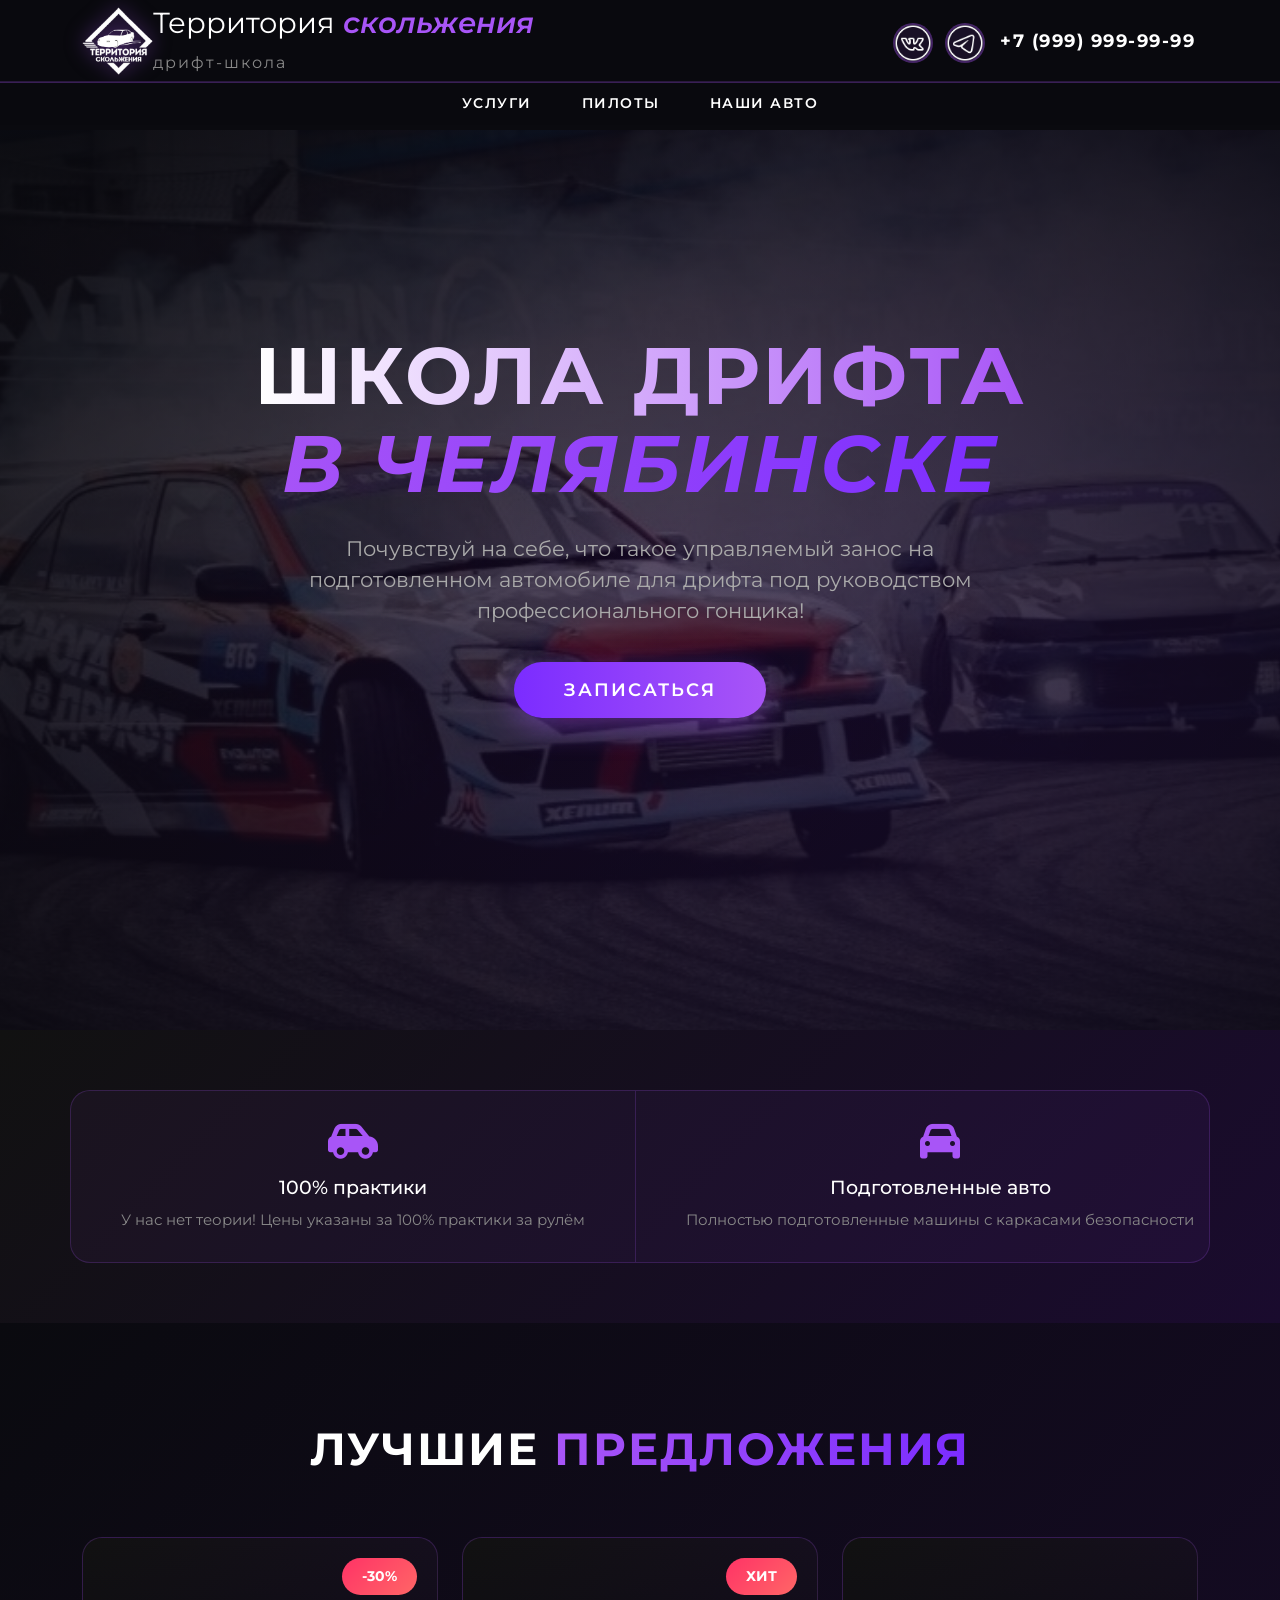
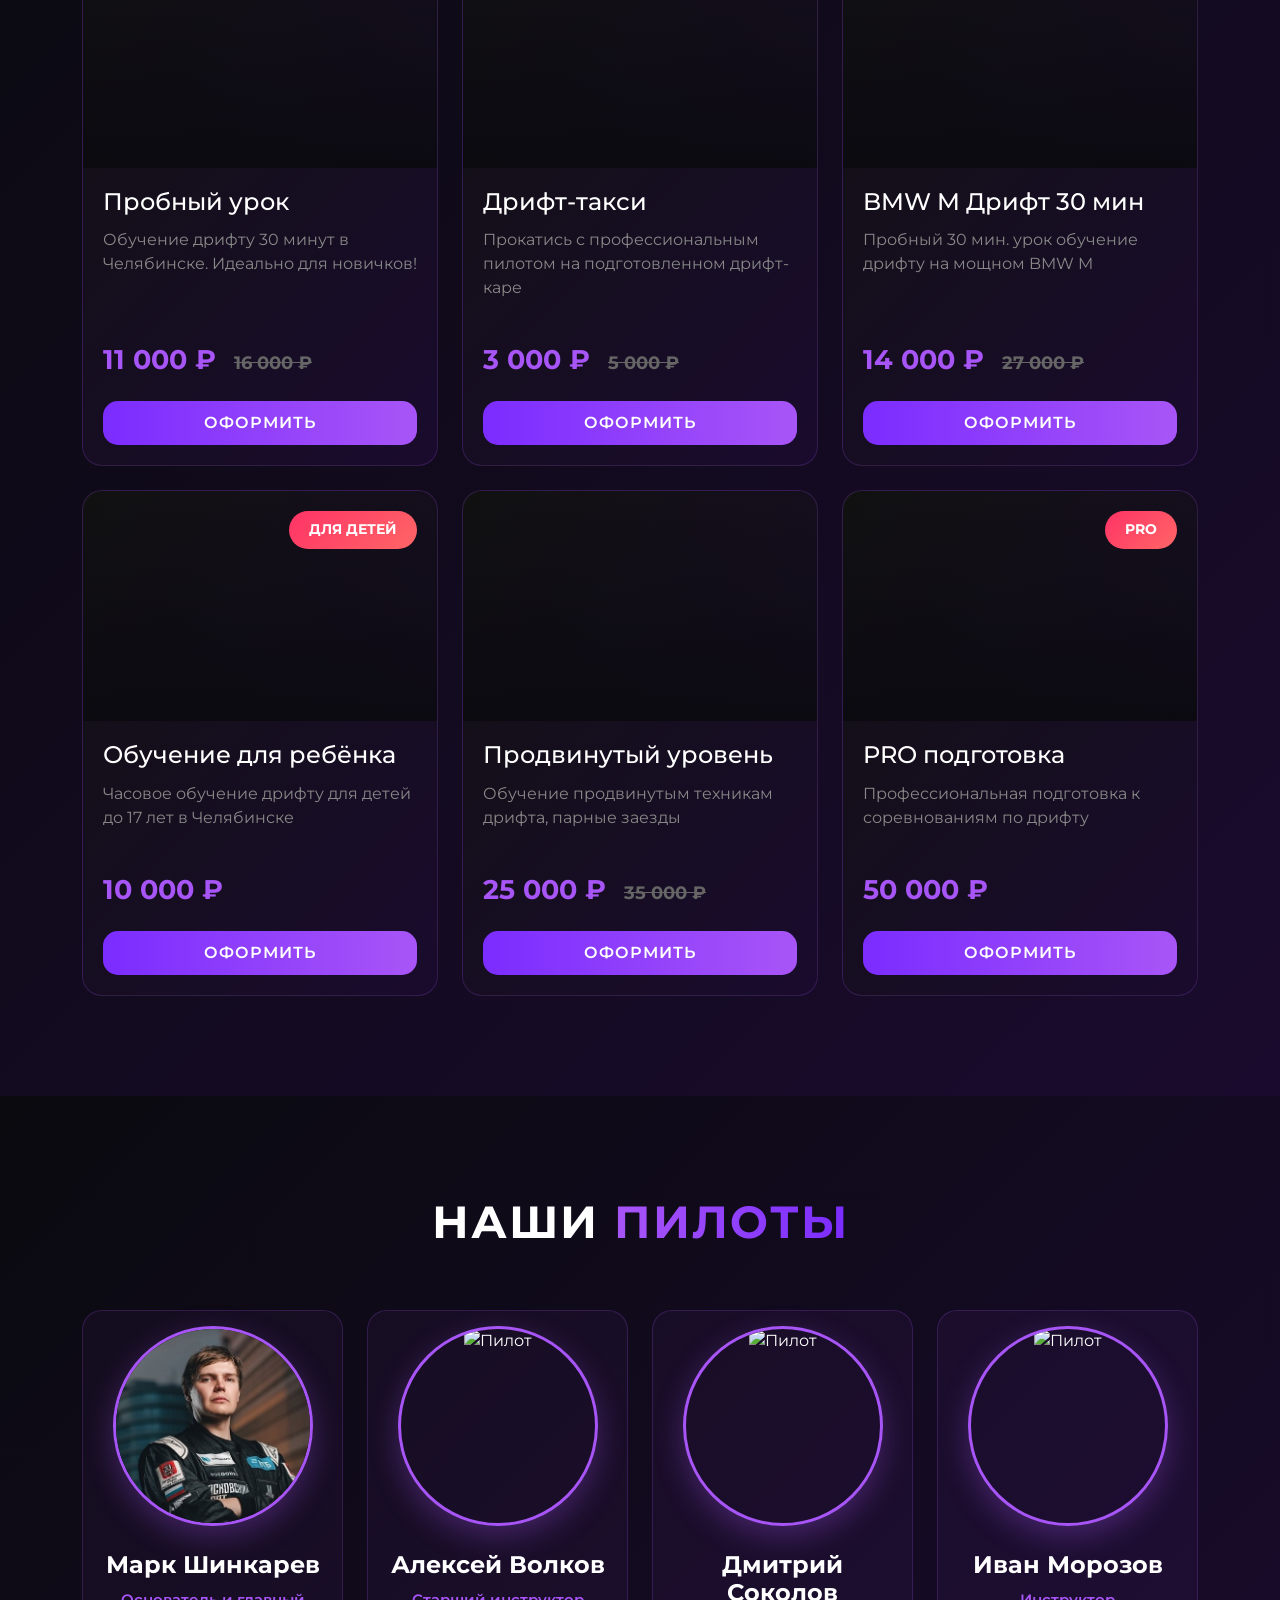
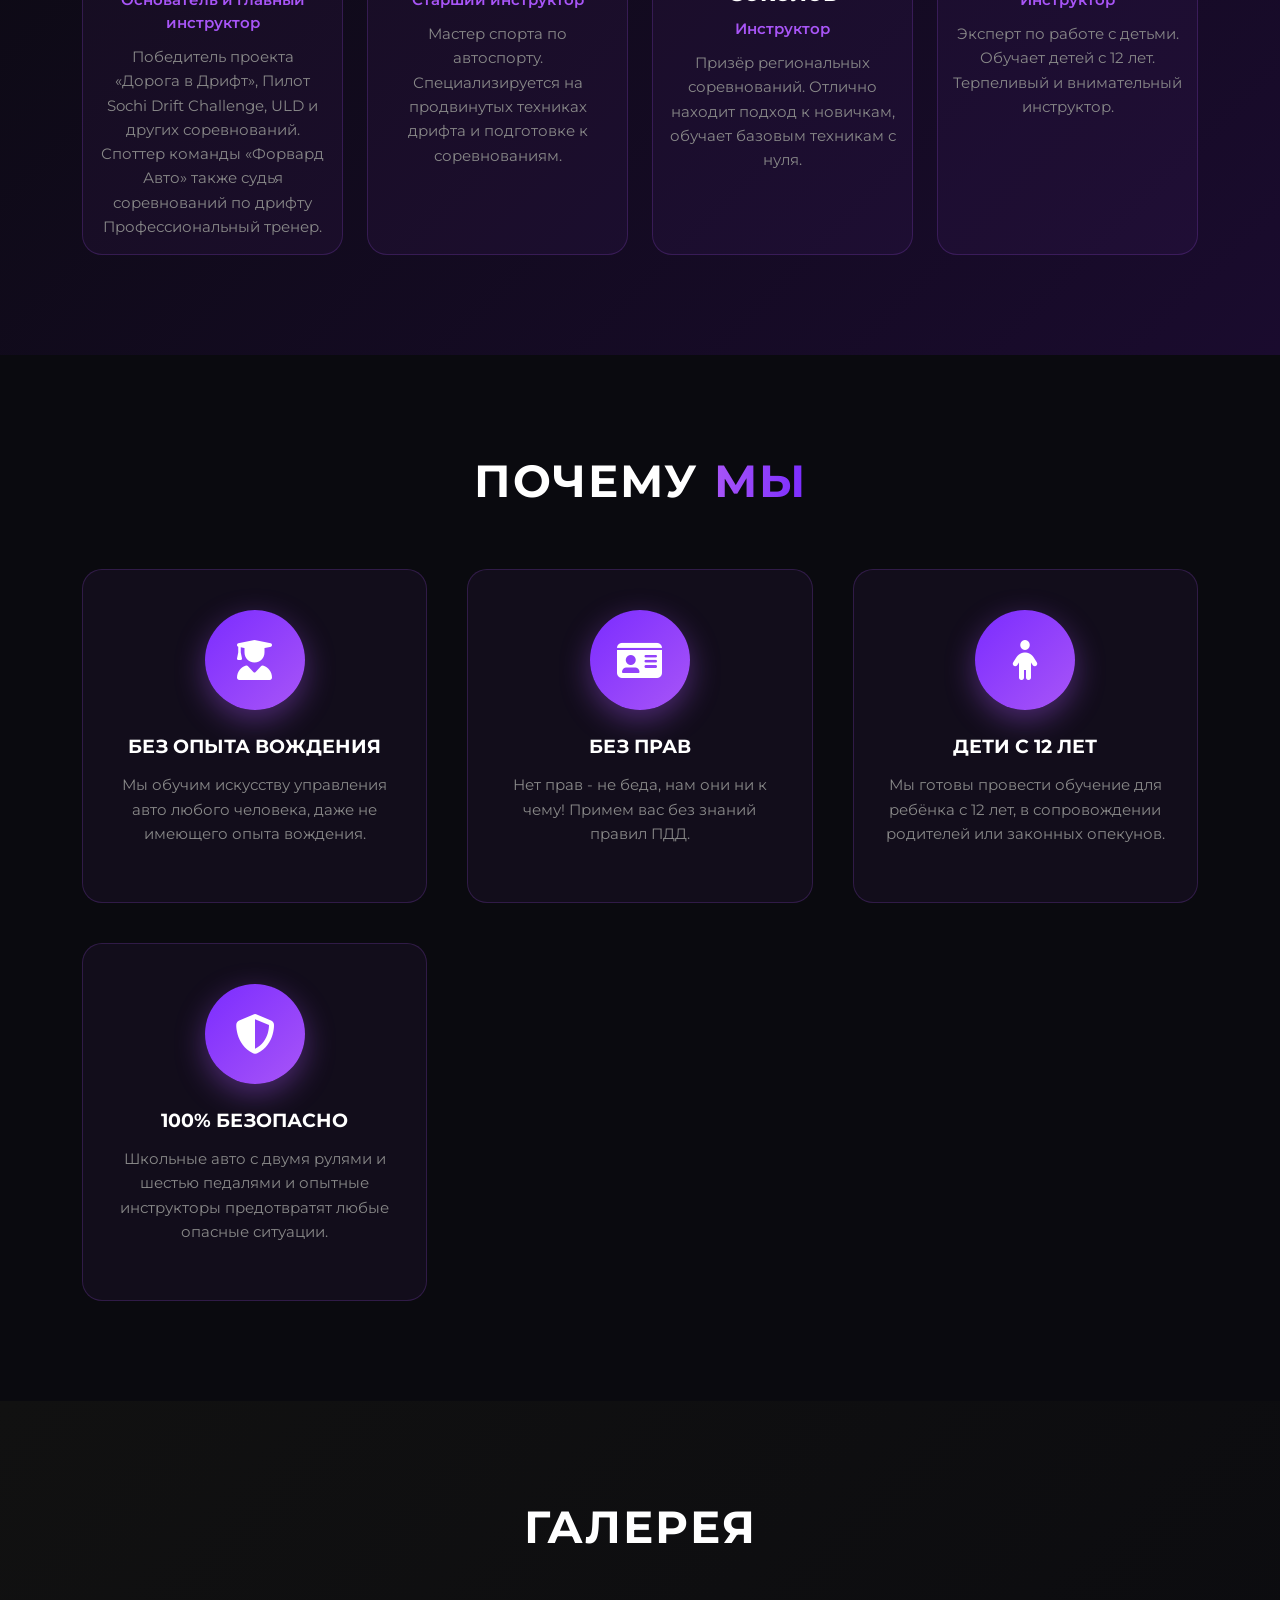
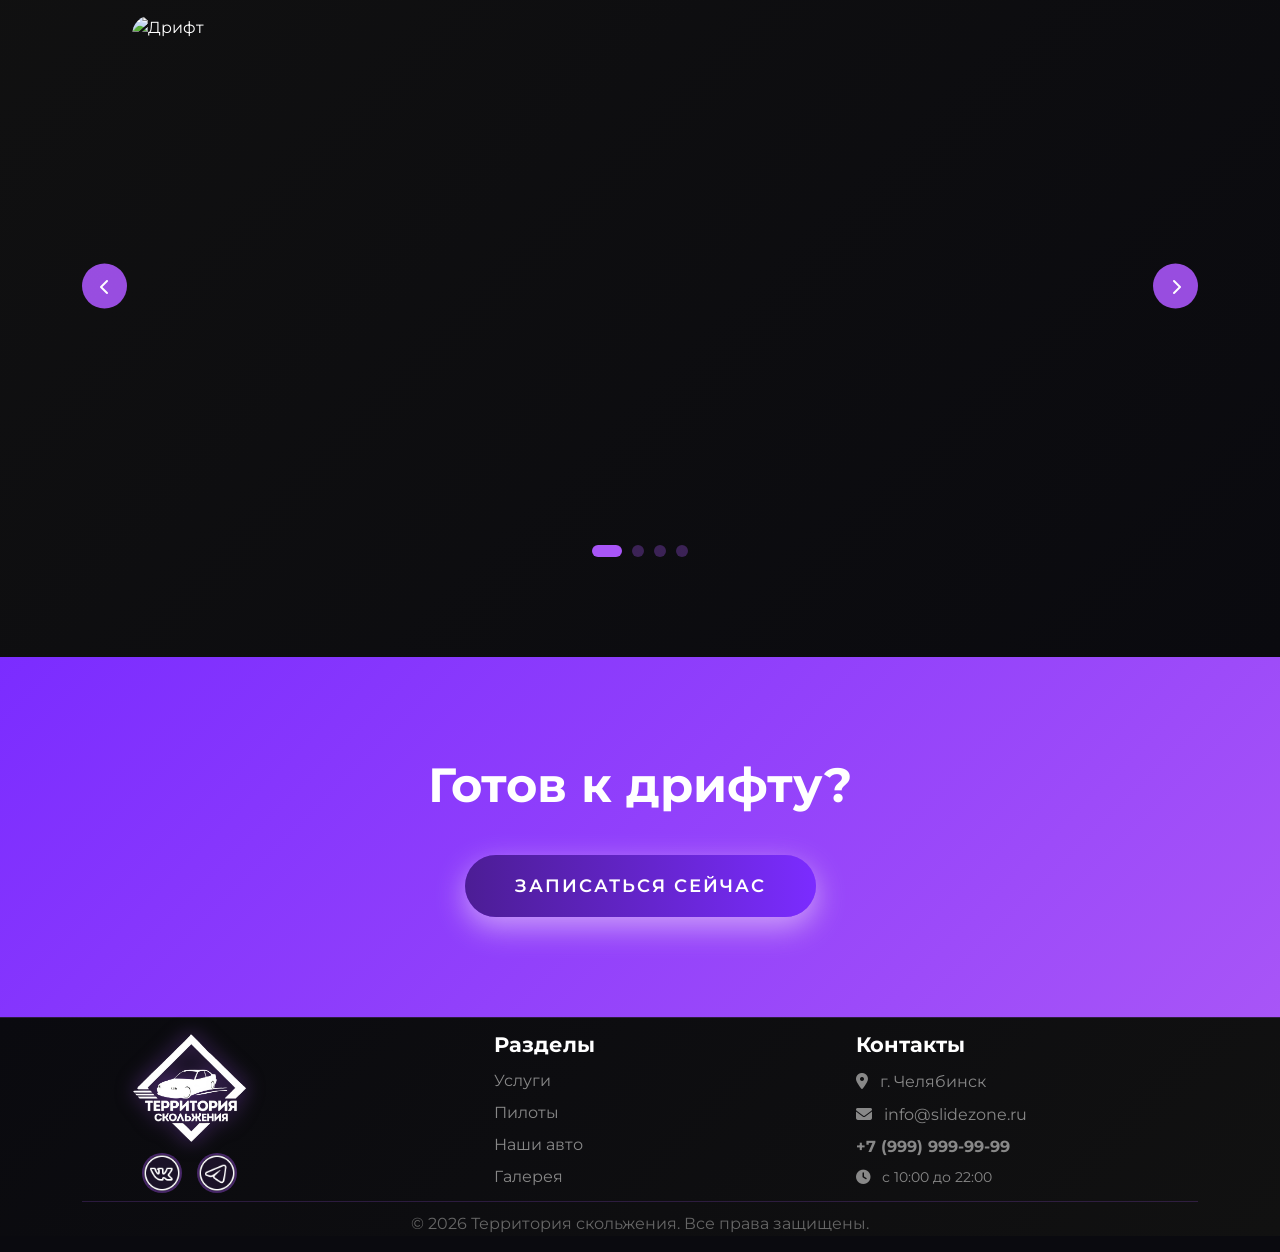
==== commit 448121a0: "good" ====
--- a/index.html
+++ b/index.html
@@ -52,8 +52,8 @@
                 <img src="img/icons8-телеграм-50.png" class="soc" />
               </a>
               <a href="tel:+79999999999" class="nav-bottom-link nav-phone"
-              >+7 (999) 999-99-99</a
-            >
+                >+7 (999) 999-99-99</a
+              >
             </div>
           </div>
         </div>
@@ -93,7 +93,6 @@
     <!-- AUTO-SCROLL STRIP -->
     <section class="scroll-strip-section">
       <div class="scroll-strip-container">
-
         <div class="scroll-strip-wrapper">
           <div class="scroll-strip" id="scrollStrip">
             <div class="scroll-item">
@@ -174,8 +173,8 @@
                 </p>
                 <div class="offer-footer">
                   <div class="offer-price">
-                  11 000 ₽
-                  <span class="old-price">16 000 ₽</span>
+                    11 000 ₽
+                    <span class="old-price">16 000 ₽</span>
                   </div>
                   <button class="btn-offer">Оформить</button>
                 </div>
@@ -201,10 +200,10 @@
                 </p>
                 <div class="offer-footer">
                   <div class="offer-price">
-                  3 000 ₽
-                  <span class="old-price">5 000 ₽</span>
-                </div>
-                <button class="btn-offer">Оформить</button>
+                    3 000 ₽
+                    <span class="old-price">5 000 ₽</span>
+                  </div>
+                  <button class="btn-offer">Оформить</button>
                 </div>
               </div>
             </div>
@@ -225,12 +224,11 @@
                 </p>
                 <div class="offer-footer">
                   <div class="offer-price">
-                  14 000 ₽
-                  <span class="old-price">27 000 ₽</span>
+                    14 000 ₽
+                    <span class="old-price">27 000 ₽</span>
+                  </div>
+                  <button class="btn-offer">Оформить</button>
                 </div>
-                <button class="btn-offer">Оформить</button>
-                </div>
-                
               </div>
             </div>
           </div>
@@ -252,9 +250,8 @@
                 </p>
                 <div class="offer-footer">
                   <div class="offer-price">10 000 ₽</div>
-                <button class="btn-offer">Оформить</button>
+                  <button class="btn-offer">Оформить</button>
                 </div>
-                
               </div>
             </div>
           </div>
@@ -274,12 +271,11 @@
                 </p>
                 <div class="offer-footer">
                   <div class="offer-price">
-                  25 000 ₽
-                  <span class="old-price">35 000 ₽</span>
+                    25 000 ₽
+                    <span class="old-price">35 000 ₽</span>
+                  </div>
+                  <button class="btn-offer">Оформить</button>
                 </div>
-                <button class="btn-offer">Оформить</button>
-                </div>
-                
               </div>
             </div>
           </div>
@@ -301,9 +297,8 @@
                 </p>
                 <div class="offer-footer">
                   <div class="offer-price">50 000 ₽</div>
-                <button class="btn-offer">Оформить</button>
+                  <button class="btn-offer">Оформить</button>
                 </div>
-                
               </div>
             </div>
           </div>
@@ -320,18 +315,15 @@
           <div class="col-lg-3 col-md-6">
             <div class="pilot-card">
               <div class="pilot-photo">
-                <img
-                  src="/img/pilot1.jpg"
-                  alt="Пилот"
-                />
+                <img src="img/pilot1.jpg" alt="Пилот" />
               </div>
               <h3 class="pilot-name">Марк Шинкарев</h3>
               <p class="pilot-role">Основатель и главный инструктор</p>
               <p class="pilot-bio">
-                Победитель проекта «Дорога в Дрифт»,
-                Пилот Sochi Drift Challenge, ULD и других соревнований.
-                Споттер команды «Форвард Авто» также судья соревнований по дрифту
-                Профессиональный тренер.
+                Победитель проекта «Дорога в Дрифт», Пилот Sochi Drift
+                Challenge, ULD и других соревнований. Споттер команды «Форвард
+                Авто» также судья соревнований по дрифту Профессиональный
+                тренер.
               </p>
             </div>
           </div>
@@ -518,18 +510,18 @@
               <a
                 href="https://vk.com/slidezone74"
                 target="_blank"
-                class="social-link"
+                class="social-link sl2"
                 aria-label="VKontakte"
               >
-                <img src="img/icons8-vk-50.png" class="soc" />
+                <img src="img/icons8-vk-50.png" class="soc sl2" />
               </a>
               <a
                 href="https://t.me/yourpage"
                 target="_blank"
-                class="social-link"
+                class="social-link sl2"
                 aria-label="Telegram"
               >
-                <img src="img/icons8-телеграм-50.png" class="soc" />
+                <img src="img/icons8-телеграм-50.png" class="soc sl2" />
               </a>
             </div>
           </div>
@@ -549,8 +541,8 @@
             <a href="tel:+79999999999" class="footer-phone"
               >+7 (999) 999-99-99</a
             >
-            <p style="margin-top: 15px; font-size: 0.9rem">
-              <i class="fas fa-clock me-2"></i> Ежедневно с 10:00 до 22:00
+            <p class="clock">
+              <i class="fas fa-clock me-2"></i> с 10:00 до 22:00
             </p>
           </div>
         </div>
@@ -642,4 +634,4 @@
       });
     </script>
   </body>
-</html>+</html>
--- a/style.css
+++ b/style.css
@@ -13,7 +13,7 @@
   background: #0a0a0f;
   color: #fff;
   overflow-x: hidden;
-  padding-top: 140px;
+  padding-top: 130px;
 }
 
 :root {
@@ -77,8 +77,6 @@
   padding: 5px 0;
   transition: all 0.4s ease;
 }
-
-/* Когда верхний скрыт, нижний становится более выразительным */
 .navbar-top-section.hidden + .navbar-bottom-section {
   padding: 10px 0;
   box-shadow: 0 2px 20px rgba(0, 0, 0, 0.5);
@@ -150,7 +148,7 @@
 }
 
 .nav-phone { 
-  font-size: 1.3rem; 
+  font-size: 1.15rem; 
   font-weight: 700; 
   color: #fff; 
   text-decoration: none; 
@@ -177,7 +175,7 @@
   content: '';
   position: absolute;
   top: 0; left: 0; right: 0; bottom: 0;
-  background: url('/img/baner.jpg') center/cover;
+  background: url('img/baner.jpg') center/cover;
   opacity: 0.3;
   z-index: 0;
 }
@@ -190,7 +188,11 @@
   z-index: 1;
 }
 
-.hero-content { position: relative; z-index: 2; text-align: center; padding: 40px 20px; }
+.hero-content { 
+  position: relative; 
+  z-index: 2; 
+  text-align: center; 
+  padding: 80px 40px; }
 
 .hero-title {
   font-size: 5rem;
@@ -230,7 +232,7 @@
 .btn-hero {
   background: linear-gradient(90deg, var(--secondary-purple), var(--primary-purple));
   border: none;
-  padding: 18px 50px;
+  padding: 15px 50px;
   font-size: 1.1rem;
   font-weight: 600;
   letter-spacing: 2px;
@@ -242,7 +244,7 @@
   animation: fadeInUp 1s ease 0.4s backwards;
   text-decoration: none;
   display: inline-block;
-  margin-bottom: 100px;
+  margin-bottom: 110px;
 }
 
 .btn-hero:hover { transform: translateY(-5px) scale(1.05); box-shadow: 0 15px 40px rgba(168, 85, 247, 0.6); }
@@ -348,7 +350,7 @@
   flex: 1;
 }
 .offer-title { font-size: 1.5rem; margin-bottom: 12px; color: #fff; }
-.offer-description { color: #888; margin-bottom: 20px; line-height: 1.6; flex-grow: 1;}
+.offer-description { color: #888; margin-bottom: 20px; line-height: 1.5; flex-grow: 1;}
 .offer-price { font-size: 1.7rem; font-weight: 700; color: var(--primary-purple); margin-bottom: 20px; }
 .offer-price .old-price { font-size: 1.1rem; color: #666; text-decoration: line-through; margin-left: 10px; }
 .offer-footer {
@@ -357,15 +359,15 @@
 }
 .btn-offer {
   width: 100%; background: linear-gradient(90deg, var(--secondary-purple), var(--primary-purple));
-  border: none; padding: 11px; border-radius: 10px; color: #fff; font-weight: 600;
+  border: none; padding: 10px; border-radius: 15px; color: #fff; font-weight: 600;
   transition: all 0.3s ease; text-transform: uppercase; letter-spacing: 1px;
 }
 .btn-offer:hover { transform: scale(1.05); box-shadow: 0 5px 20px rgba(168, 85, 247, 0.4); }
 
 /* --- PILOTS --- */
 .pilots-section { background: linear-gradient(135deg, #0a0a0f 0%, #1a0b2e 100%); }
-.pilot-card {
-  text-align: center; padding: 30px;
+.pilot-card { 
+  text-align: center; padding: 15px;
   background: rgba(168, 85, 247, 0.05); border-radius: 20px;
   border: 1px solid rgba(168, 85, 247, 0.2); transition: all 0.3s ease; height: 100%;
 }
@@ -373,12 +375,12 @@
 
 .pilot-photo {
   width: 200px; height: 200px; border-radius: 50%; margin: 0 auto 25px;
-  overflow: hidden; border: 4px solid var(--primary-purple); box-shadow: 0 10px 30px rgba(168, 85, 247, 0.3);
+  overflow: hidden; border: 3px solid var(--primary-purple); box-shadow: 0 10px 30px rgba(168, 85, 247, 0.3);
 }
 .pilot-photo img { width: 100%; height: 100%; object-fit: cover; }
 .pilot-name { font-size: 1.5rem; font-weight: 700; margin-bottom: 10px; color: #fff; }
-.pilot-role { color: var(--primary-purple); font-weight: 600; margin-bottom: 15px; font-size: 0.95rem; }
-.pilot-bio { color: #888; line-height: 1.6; font-size: 0.95rem; }
+.pilot-role { color: var(--primary-purple); font-weight: 600; margin-bottom: 10px; font-size: 0.95rem; }
+.pilot-bio { color: #888; line-height: 1.6; font-size: 0.95rem; margin-bottom: 0;}
 
 /* --- FEATURES --- */
 .features-section { background: #0a0a0f; }
@@ -402,15 +404,15 @@
 
 /* --- GALLERY --- */
 .gallery-section { background: linear-gradient(135deg, #111 0%, #0a0a0f 100%); }
-.gallery-container { position: relative; max-width: 1400px; margin: 0 auto; padding: 0 60px; }
+.gallery-container { position: relative; max-width: 1400px; margin: 0 auto; padding: 0 50px; }
 .gallery-slider { overflow: hidden; border-radius: 20px; }
 .gallery-track { display: flex; transition: transform 0.5s ease; }
-.gallery-item { min-width: 100%; height: 600px; position: relative; overflow: hidden; }
+.gallery-item { min-width: 100%; height: 500px; position: relative; overflow: hidden; }
 .gallery-item img, .gallery-item video { width: 100%; height: 100%; object-fit: cover; }
 
 .gallery-nav {
   position: absolute; top: 50%; transform: translateY(-50%);
-  width: 60px; height: 60px; background: rgba(168, 85, 247, 0.9);
+  width: 45px; height: 45px; background: rgba(168, 85, 247, 0.9);
   border-radius: 50%; display: flex; align-items: center; justify-content: center;
   cursor: pointer; transition: all 0.3s ease; z-index: 10; border: none; color: #fff;
 }
@@ -444,16 +446,16 @@
 .btn-cta:hover { transform: translateY(-5px) scale(1.05); box-shadow: 0 15px 40px rgba(255, 255, 255, 0.6); }
 
 /* --- FOOTER --- */
-footer { background: linear-gradient(135deg, #0a0a0f 0%, #111 100%); padding: 30px 0 0; border-top: 1px solid rgba(168, 85, 247, 0.2); }
-.footer-content { display: grid; grid-template-columns: repeat(auto-fit, minmax(250px, 1fr)); gap: 30px; margin-bottom: 10px; }
-.footer-logo { height: 150px; margin-bottom: 0; filter: drop-shadow(0 0 10px rgba(168, 85, 247, 0.5)); }
+footer { background: linear-gradient(135deg, #0a0a0f 0%, #111 100%); padding: 15px 50px 0; border-top: 1px solid rgba(168, 85, 247, 0.2); }
+.footer-content { display: grid; grid-template-columns: repeat(auto-fit, minmax(250px, 1fr)); gap: 20px; margin: 0; margin-left: 50px;}
+.footer-logo { height: 110px; margin-bottom: 0; filter: drop-shadow(0 0 10px rgba(168, 85, 247, 0.5)); }
 .footer-section h4 { color: #fff; font-size: 1.3rem; margin-bottom: 15px; font-weight: 700; }
-.footer-section p, .footer-section a { color: #888; text-decoration: none; line-height: 1.8; transition: all 0.3s ease; }
+.footer-section p, .footer-section a { color: #888; text-decoration: none; line-height: 1; transition: all 0.3s ease; }
 .footer-section a:hover { color: var(--primary-purple); }
 .footer-socials { display: flex; gap: 15px; margin: 0 10px; }
-
+.clock {margin-top: 15px; font-size: 0.9rem;}
 .footer-social:hover { background: var(--primary-purple); border-color: var(--primary-purple); transform: translateY(-5px); }
-.footer-phone { font-size: 1.2rem; font-weight: 700; color: var(--primary-purple); text-decoration: none; display: block; margin-top: 15px; }
+.footer-phone { font-size: 1rem; font-weight: 700; color: var(--primary-purple); text-decoration: none; display: block; margin-top: 15px; }
 .footer-phone:hover { color: var(--secondary-purple);}
 .footer-bottom { text-align: center; padding-top: 10px; border-top: 1px solid rgba(168, 85, 247, 0.2); color: #666; }
 
@@ -569,76 +571,109 @@
   text-align: center;
 }
 
-/* ======== RESPONSIVE FOR CARS ======== */
-
-/* Планшеты */
 @media (max-width: 992px) {
-  .car-image {height: 250px;}
-  .car-title {font-size: 1.4rem;}
-  .car-specs {padding: 15px; gap: 10px;}
-  .spec-item {font-size: 0.85rem;}
-  .hero-title { font-size: 3rem; letter-spacing: 2px;}
-  .hero-subtitle {font-size: 1.1rem;}
-  .nav-bottom-list { gap: 25px; }
-  .section {padding: 80px 0;}
-  .section-title { font-size: 2rem; }
-  .offer-image, .car-image {height: 200px;}
-  .gallery-item {height: 400px;}
-  .features-grid {gap: 25px;}
-  .scroll-strip-container { padding: 0 40px; }
-  .scroll-item { min-width: 300px; padding: 20px 30px; }
-  body { padding-top: 120px; }
-  .hero {min-height: 90vh;}
-}
-
-/* Мобильные */
+  .body { padding-top: 100px;}
+  .hero {
+    min-height: 85vh;}
+  .hero-title {
+    font-size: 4.2rem;}
+  .hero-subtitle {
+    font-size: 1.4rem;}
+  .offer-image {
+    height: 210px; }
+  .offer-title { font-size: 1.3rem;}
+  .offer-description { font-size: 0.9rem;}
+  .offer-price { font-size: 1.4rem;}
+  .old-price { font-size: 1rem;}
+  .btn-offer { padding: 8px; font-size: 0.9rem;}
+  .pilot-photo {
+    width: 150px; height: 150px;
+    margin: 0 auto 15px;
+  }
+  .pilot-name { font-size: 1.2rem;}
+  .pilot-role { font-size: 0.85rem;}
+  .pilot-bio { font-size: 0.8rem;}
+  .section-title { font-size: 2rem;}
+  .features-grid { 
+    grid-template-columns: repeat(auto-fit, minmax(180px, 1fr));
+    gap: 20px;}
+  .feature-item {
+      text-align: center; padding: 20px 5px;}
+  .gallery-nav { width: 40px; height: 40px;}
+  .cta { padding: 50px 0;}
+  .cta h2 { font-size: 2.2rem;}
+  .btn-cta { 
+    padding: 18px 50px;
+    font-size: 0.9rem;}
+}
+
 @media (max-width: 768px) {
-  .car-specs {grid-template-columns: 1fr; padding: 15px; gap: 10px;}
-  .spec-item {font-size: 0.9rem; justify-content: center;}
-  .car-body {padding: 25px 20px;}
-  .hero {min-height: 85vh;}
-  .hero-title { font-size: 2rem; letter-spacing: 1px;}
-  .hero-subtitle {font-size: 1rem; padding: 0 10px;}
-  .btn-hero {padding: 14px 28px; font-size: 0.9rem; margin-bottom: 60px;}
-  .section {padding: 60px 0;}
-  .section-title {font-size: 1.6rem; margin-bottom: 40px;}
-  .offer-image, .car-image {height: 180px;}
-  .offer-title, .car-title {font-size: 1.2rem;}
-  .offer-description, .car-description {font-size: 0.9rem;}
-  .offer-price {font-size: 1.3rem;}
-  .pilot-photo {width: 140px; height: 140px;}
-  .feature-item {padding: 25px 20px;}
-  .feature-icon {width: 70px; height: 70px; font-size: 1.8rem;}
-  .gallery-container {padding: 0 15px;}
-  .gallery-item {height: 260px;}
-  .scroll-item {min-width: 240px; padding: 15px;}
-  .cta h2 {font-size: 1.8rem;}
-  .btn-cta {padding: 14px 30px; font-size: 0.9rem;}
-  .footer-logo {height: 100px;}
-  .scroll-arrow, .gallery-nav { width: 40px; height: 40px; }
-  .logo { height: 50px; }
-  .navbar-brand { font-size: 1.1rem; }
-  .navbar-brand small { font-size: 0.65rem; }
-  .nav-bottom-list {flex-wrap: wrap; gap: 12px; }
-  .nav-bottom-link { font-size: 0.75rem; }
-  body { padding-top: 100px; }
-  .navbar-top {flex-direction: column; gap: 10px; text-align: center;}
-  .nav-phone {font-size: 1rem;}
-  .socials {justify-content: center;}
-}
-
-/* Маленькие экраны */
+  .body { padding-top: 50px;}
+  .navbar-top-section { padding: 6px 70px;}
+  .navbar-brand { font-size: 1.5rem;}
+  .nav-phone { display: none;}
+  .social-link { margin-top: 0;}
+  .hero { min-height: 65vh;}
+  .hero-title { font-size: 3.8rem;}
+  .hero-subtitle { font-size: 1.2rem;}
+  .scroll-strip-section { padding: 45px 0;}
+  .offer-image { height: 200px; }
+  .section-title { font-size: 1.9rem;}
+  .features-grid { grid-template-columns: repeat(auto-fit, minmax(180px, 1fr));
+    gap: 30px; margin: 0 50px;}
+  .feature-item { text-align: center; padding: 20px 20px;}
+  .gallery-nav { width: 40px; height: 40px;}
+  .cta { padding: 50px 0;}
+  .gallery-slider { height: 500px;}
+  .cta h2 { font-size: 2.2rem;}
+  .btn-cta {  padding: 18px 50px;
+    font-size: 0.9rem;}
+  .footer-content { margin-left: 20px;
+    grid-template-columns: repeat(3, 1fr);}
+}
 @media (max-width: 480px) {
-  body {padding-top: 90px;}
-  .car-title {font-size: 1.2rem;}
-  .car-badge {font-size: 0.75rem; padding: 6px 15px; top: 15px; right: 15px;}
-  .car-specs {padding: 12px;}
-  .spec-item {font-size: 0.85rem;}
-  .spec-item i {font-size: 0.9rem; width: 16px;}
-  .hero-title {font-size: 1.6rem;}
-  .hero-subtitle {font-size: 0.9rem;}
-  .nav-bottom-link {font-size: 0.65rem; letter-spacing: 1px;}
-  .section-title {font-size: 1.4rem;}
-  .offer-image, .car-image {height: 160px;}
-  .gallery-item {height: 200px;}
+  .navbar-top-section { padding: 6px 5px;}
+  .navbar-brand { font-size: 1.3rem;}
+  .hero { max-height: 200px; }
+  .hero-content { padding: 40px 20px; }
+  .hero-title { font-size: 2.5rem;}
+  .hero-subtitle { font-size: 1rem;}
+  .btn-hero {padding: 13px 40px;
+    font-size: 0.9rem;}
+  .scroll-strip-section { padding: 30px 0;}
+  .scroll-strip-container {padding: 0 20px;}
+  .scroll-item {padding: 20px 30px;}
+  .scroll-item i { font-size: 1.8rem;}
+  .scroll-item h4 { font-size: 1rem; }
+  .offers-section { padding: 50px 0;}
+  .section-title { font-size: 1.5rem;}
+  .offer-image { height: 180px; }
+  .pilots-section { padding: 50px 0;}
+  .pilot-photo {
+    width: 120px; height: 120px;
+    margin: 0 auto 15px;
+  }
+  .features-section { padding: 50px 0;}
+  .features-grid { grid-template-columns: repeat(auto-fit, minmax(160px, 2fr));
+    gap: 20px; margin: 0 22px;}
+  .feature-icon {
+    width: 70px; height: 70px;}
+  .feature-title { font-size: 0.8rem;}
+  .gallery-section { padding: 50px 0;}
+  .gallery-slider { height: 300px;}
+  .gallery-nav { width: 35px; height: 35px;}
+  .gallery-item img, .gallery-item video { width: 100%; height: 60%;}
+  .cta { padding: 35px 0;}
+  .cta h2 { font-size: 1.8rem; margin-bottom: 15px;}
+  .btn-cta {  padding: 13px 35px;
+    font-size: 0.8rem;}
+  .footer-content { margin-left: 0;
+    grid-template-columns: repeat(3, 1fr); gap: 10px; margin: 0;}
+  .footer-logo { height: 90px;}
+  .footer-section h4 { font-size: 0.9rem;}
+  .footer-section p, .footer-section a { font-size: 0.7rem;}
+  footer { padding: 10px 5px;}
+  .sl2 {width: 30px; height: 30px;}
+  .footer-bottom p {font-size: 0.7rem; margin-bottom: 2px;}
+  .clock {font-size: 0.7;}
 }
